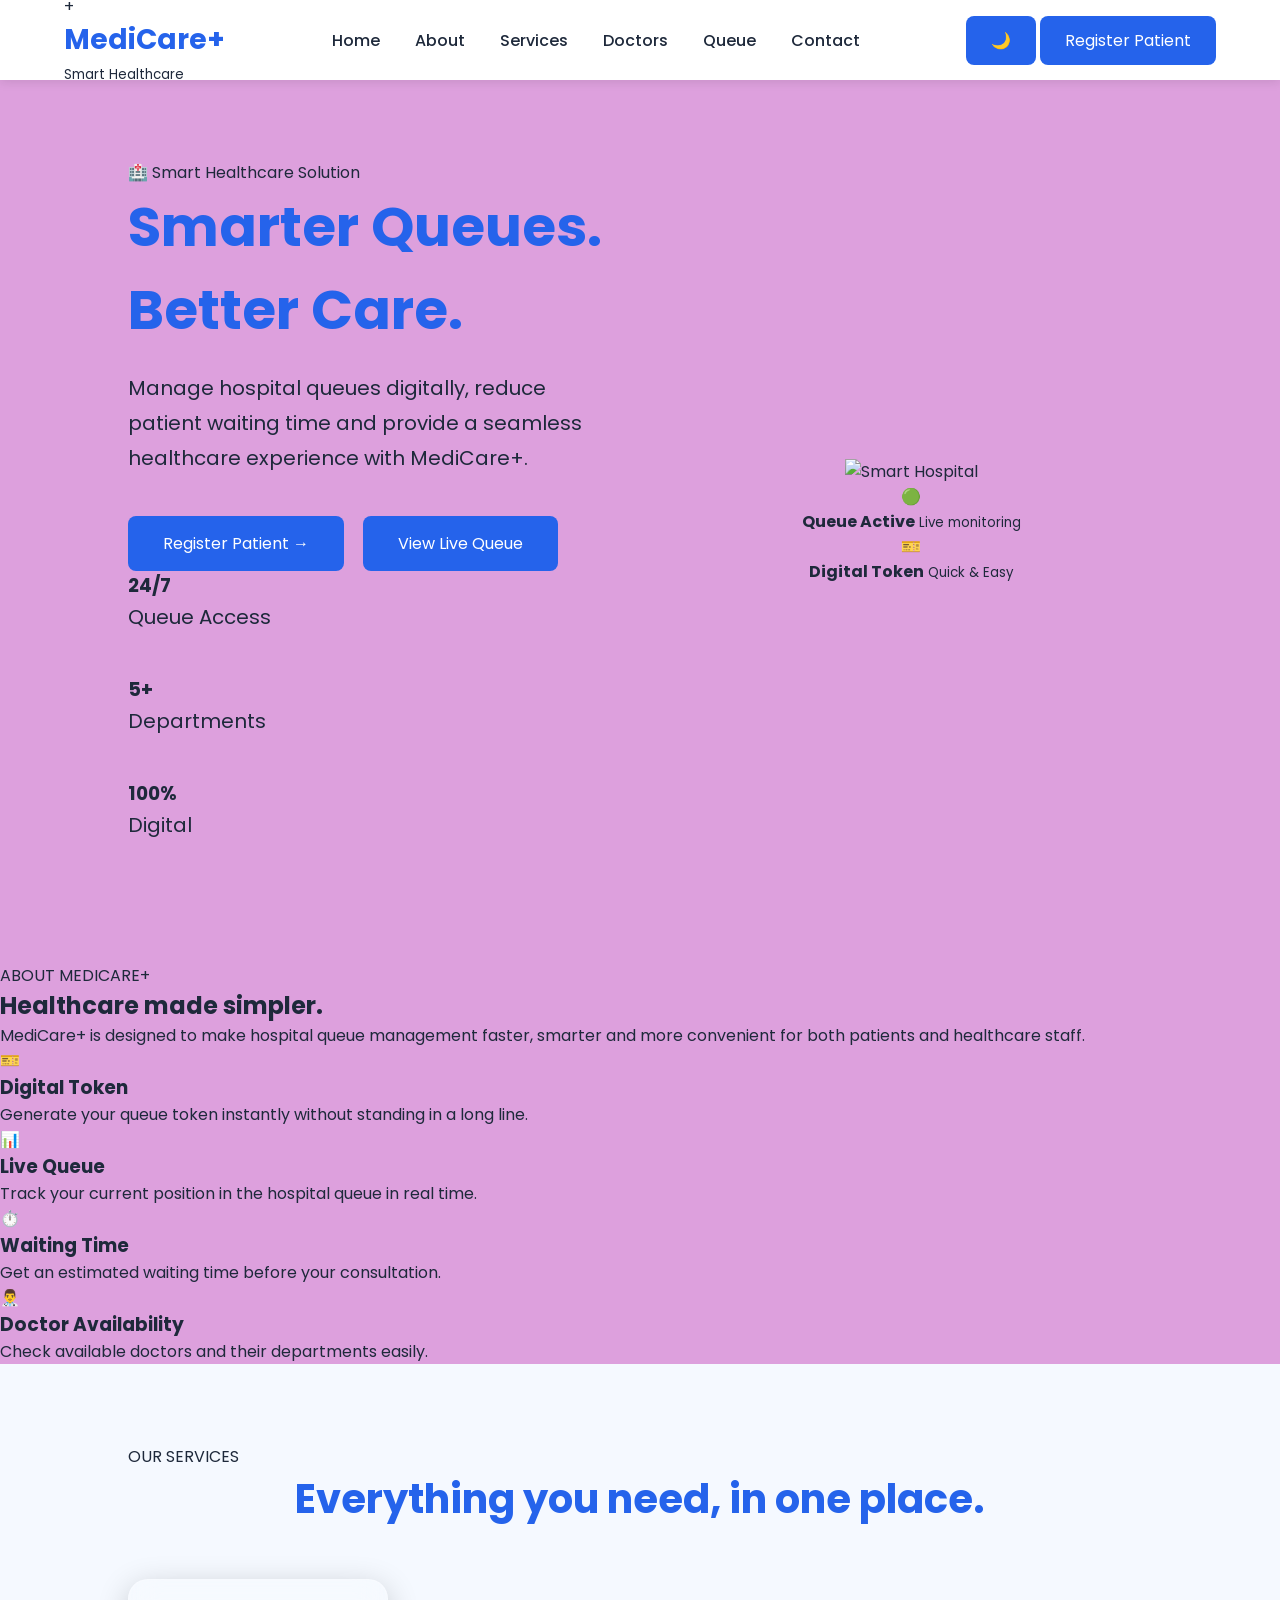
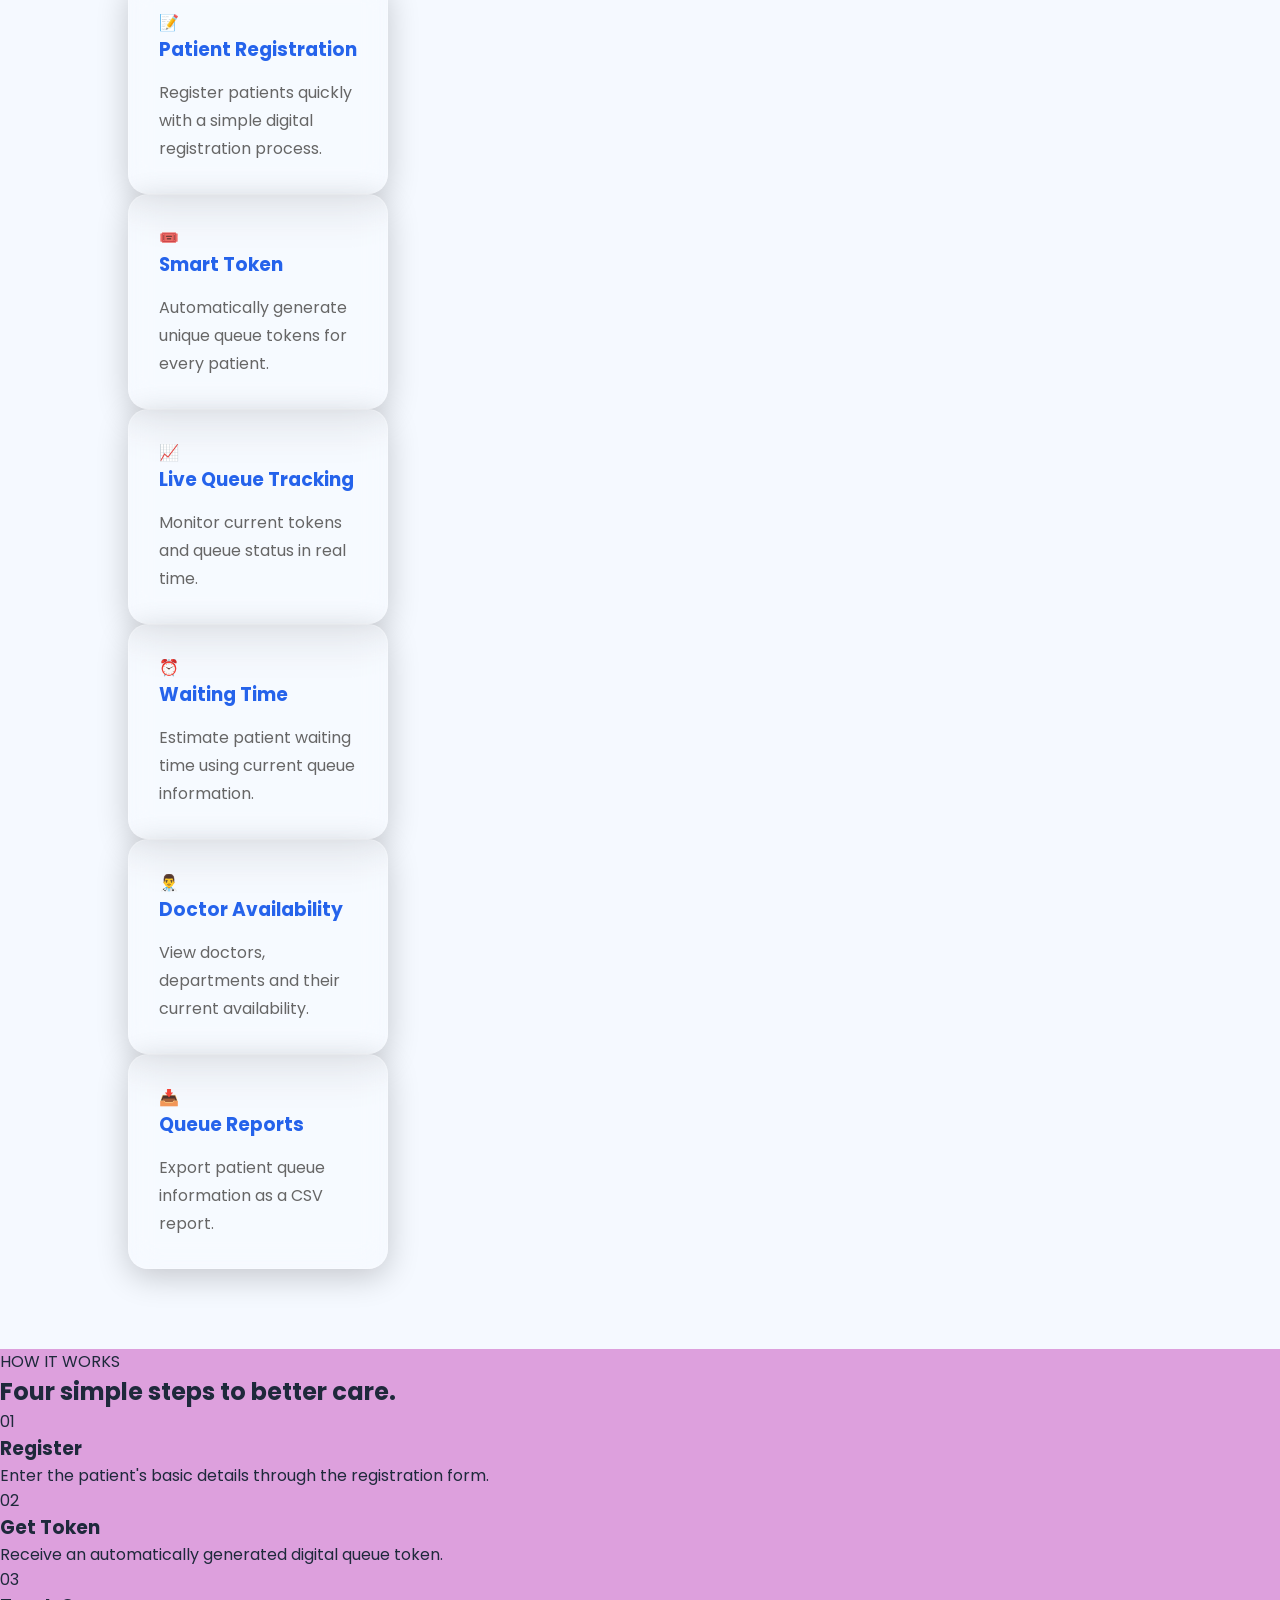
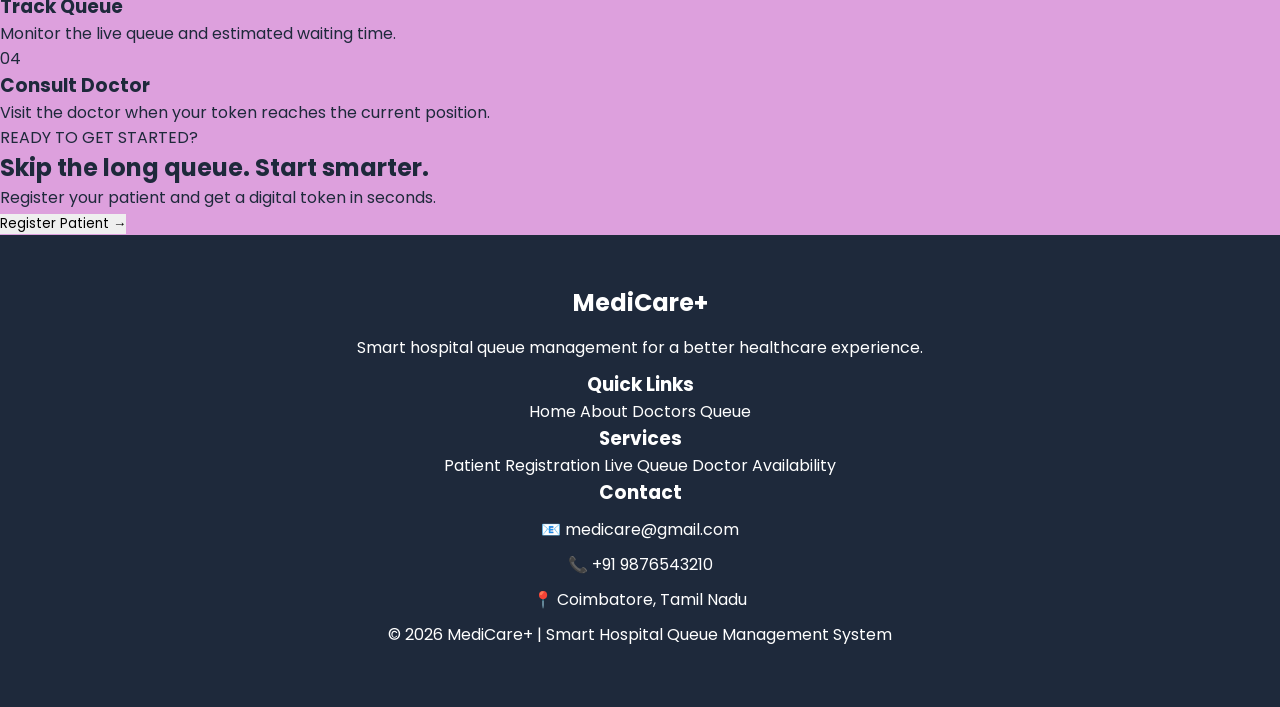
==== index.html @ 4d16ec3a "Initial commit - MediCare+ Smart Hospital Queue Management System" ====
<!DOCTYPE html>
<html lang="en">

<head>

    <meta charset="UTF-8">

    <meta name="viewport" content="width=device-width, initial-scale=1.0">

    <title>MediCare+ | Smart Hospital Queue</title>

    <link rel="stylesheet" href="css/style.css">
    <link rel="stylesheet" href="css/responsive.css">
    <link rel="stylesheet" href="css/animation.css">

</head>

<body>

<!-- ================= NAVBAR ================= -->

<header class="navbar">

    <nav>

        <div class="logo">

            <div class="logo-icon">
                +
            </div>

            <div>
                <h2>MediCare<span>+</span></h2>
                <small>Smart Healthcare</small>
            </div>

        </div>


        <ul class="nav-links">

            <li>
                <a href="index.html" class="active">Home</a>
            </li>

            <li>
                <a href="about.html">About</a>
            </li>

            <li>
                <a href="#services">Services</a>
            </li>

            <li>
                <a href="doctor.html">Doctors</a>
            </li>

            <li>
                <a href="dashboard.html">Queue</a>
            </li>

            <li>
                <a href="#contact">Contact</a>
            </li>

        </ul>


        <div class="nav-actions">

            <button id="themeToggle" class="theme-btn">
                🌙
            </button>

            <button
                class="register-btn"
                onclick="window.location.href='register.html'">

                Register Patient

            </button>

        </div>

    </nav>

</header>


<!-- ================= HERO ================= -->

<section id="hero" class="hero">

    <div class="hero-content">

        <span class="hero-badge">
            🏥 Smart Healthcare Solution
        </span>


        <h1>

            Smarter Queues.
            <span>Better Care.</span>

        </h1>


        <p>

            Manage hospital queues digitally, reduce patient
            waiting time and provide a seamless healthcare
            experience with MediCare+.

        </p>


        <div class="hero-buttons">

            <button
                class="primary-btn"
                onclick="window.location.href='register.html'">

                Register Patient →

            </button>


            <button
                class="secondary-btn"
                onclick="window.location.href='dashboard.html'">

                View Live Queue

            </button>

        </div>


        <div class="hero-stats">

            <div>

                <h3>24/7</h3>

                <p>Queue Access</p>

            </div>


            <div>

                <h3>5+</h3>

                <p>Departments</p>

            </div>


            <div>

                <h3>100%</h3>

                <p>Digital</p>

            </div>

        </div>

    </div>


    <div class="hero-image">

        <img
            src="assets/hero.png"
            alt="Smart Hospital">

        <div class="floating-card card-one">

            <span>🟢</span>

            <div>
                <strong>Queue Active</strong>
                <small>Live monitoring</small>
            </div>

        </div>


        <div class="floating-card card-two">

            <span>🎫</span>

            <div>
                <strong>Digital Token</strong>
                <small>Quick & Easy</small>
            </div>

        </div>

    </div>

</section>


<!-- ================= ABOUT PREVIEW ================= -->

<section id="about-preview" class="section">

    <div class="section-heading">

        <span>ABOUT MEDICARE+</span>

        <h2>
            Healthcare made
            <span>simpler.</span>
        </h2>

        <p>

            MediCare+ is designed to make hospital queue
            management faster, smarter and more convenient
            for both patients and healthcare staff.

        </p>

    </div>


    <div class="feature-grid">

        <div class="feature-card">

            <div class="feature-icon">
                🎫
            </div>

            <h3>Digital Token</h3>

            <p>
                Generate your queue token instantly
                without standing in a long line.
            </p>

        </div>


        <div class="feature-card">

            <div class="feature-icon">
                📊
            </div>

            <h3>Live Queue</h3>

            <p>
                Track your current position in the
                hospital queue in real time.
            </p>

        </div>


        <div class="feature-card">

            <div class="feature-icon">
                ⏱️
            </div>

            <h3>Waiting Time</h3>

            <p>
                Get an estimated waiting time before
                your consultation.
            </p>

        </div>


        <div class="feature-card">

            <div class="feature-icon">
                👨‍⚕️
            </div>

            <h3>Doctor Availability</h3>

            <p>
                Check available doctors and their
                departments easily.
            </p>

        </div>

    </div>

</section>


<!-- ================= SERVICES ================= -->

<section id="services" class="section services-section">

    <div class="section-heading">

        <span>OUR SERVICES</span>

        <h2>
            Everything you need,
            <span>in one place.</span>
        </h2>

    </div>


    <div class="service-grid">


        <div class="service-card">

            <div class="service-icon">
                📝
            </div>

            <h3>Patient Registration</h3>

            <p>
                Register patients quickly with a simple
                digital registration process.
            </p>

        </div>


        <div class="service-card">

            <div class="service-icon">
                🎟️
            </div>

            <h3>Smart Token</h3>

            <p>
                Automatically generate unique queue
                tokens for every patient.
            </p>

        </div>


        <div class="service-card">

            <div class="service-icon">
                📈
            </div>

            <h3>Live Queue Tracking</h3>

            <p>
                Monitor current tokens and queue status
                in real time.
            </p>

        </div>


        <div class="service-card">

            <div class="service-icon">
                ⏰
            </div>

            <h3>Waiting Time</h3>

            <p>
                Estimate patient waiting time using
                current queue information.
            </p>

        </div>


        <div class="service-card">

            <div class="service-icon">
                👨‍⚕️
            </div>

            <h3>Doctor Availability</h3>

            <p>
                View doctors, departments and their
                current availability.
            </p>

        </div>


        <div class="service-card">

            <div class="service-icon">
                📥
            </div>

            <h3>Queue Reports</h3>

            <p>
                Export patient queue information as
                a CSV report.
            </p>

        </div>

    </div>

</section>


<!-- ================= HOW IT WORKS ================= -->

<section id="how-it-works" class="section">

    <div class="section-heading">

        <span>HOW IT WORKS</span>

        <h2>
            Four simple steps to
            <span>better care.</span>
        </h2>

    </div>


    <div class="steps-container">


        <div class="work-step">

            <div class="step-number">
                01
            </div>

            <h3>Register</h3>

            <p>
                Enter the patient's basic details
                through the registration form.
            </p>

        </div>


        <div class="work-step">

            <div class="step-number">
                02
            </div>

            <h3>Get Token</h3>

            <p>
                Receive an automatically generated
                digital queue token.
            </p>

        </div>


        <div class="work-step">

            <div class="step-number">
                03
            </div>

            <h3>Track Queue</h3>

            <p>
                Monitor the live queue and estimated
                waiting time.
            </p>

        </div>


        <div class="work-step">

            <div class="step-number">
                04
            </div>

            <h3>Consult Doctor</h3>

            <p>
                Visit the doctor when your token
                reaches the current position.
            </p>

        </div>

    </div>

</section>


<!-- ================= CTA ================= -->

<section class="cta-section">

    <div>

        <span>READY TO GET STARTED?</span>

        <h2>
            Skip the long queue.
            Start smarter.
        </h2>

        <p>
            Register your patient and get a digital
            token in seconds.
        </p>

    </div>


    <button
        class="primary-btn"
        onclick="window.location.href='register.html'">

        Register Patient →

    </button>

</section>


<!-- ================= FOOTER ================= -->

<footer id="contact">

    <div class="footer-container">


        <div class="footer-brand">

            <h2>
                MediCare<span>+</span>
            </h2>

            <p>
                Smart hospital queue management
                for a better healthcare experience.
            </p>

        </div>


        <div>

            <h3>Quick Links</h3>

            <a href="index.html">Home</a>

            <a href="about.html">About</a>

            <a href="doctor.html">Doctors</a>

            <a href="dashboard.html">Queue</a>

        </div>


        <div>

            <h3>Services</h3>

            <a href="register.html">
                Patient Registration
            </a>

            <a href="dashboard.html">
                Live Queue
            </a>

            <a href="doctor.html">
                Doctor Availability
            </a>

        </div>


        <div>

            <h3>Contact</h3>

            <p>📧 medicare@gmail.com</p>

            <p>📞 +91 9876543210</p>

            <p>📍 Coimbatore, Tamil Nadu</p>

        </div>


    </div>


    <div class="footer-bottom">

        <p>
            © 2026 MediCare+ | Smart Hospital Queue Management System
        </p>

    </div>

</footer>


<div id="toast"></div>


<script src="js/script.js"></script>

</body>

</html>
---- css/style.css ----
/* Google Font */
@import url('https://fonts.googleapis.com/css2?family=Poppins:wght@300;400;500;600;700&display=swap');
/* Reset */
*{
    margin:0;
    padding:0;
    box-sizing:border-box;
    font-family:'Poppins',sans-serif;
}
/* Smooth Scroll */
html{
    scroll-behavior:smooth;
}
/* Body */
body{
    background: plum;
    color:#1e293b;
}
/* Remove underline */
a{
    text-decoration:none;
    color:inherit;
}
/* Remove bullets */
ul{
    list-style:none;
}
button{
    cursor:pointer;
    border:none;
}
/* =======================
   NAVBAR
========================== */
header{
    background:white;
    box-shadow:0 2px 10px rgba(0,0,0,.1);
    position:sticky;
    top:0;
    z-index:1000;
}
nav{
    width:90%;
    margin:auto;
    height:80px;
    display:flex;
    justify-content:space-between;
    align-items:center;
}
.logo h2{
    color:#2563eb;
    font-size:28px;
}
nav ul{
    display:flex;
    gap:35px;
}
nav ul li a{
    font-weight:500;
    transition:.3s;
}
nav ul li a:hover{
    color:#2563eb;
}
nav button{
    background:#2563eb;
    color:white;
    padding:12px 25px;
    border-radius:8px;
    font-size:16px;
    transition:.3s;
}
nav button:hover{
    background:#1d4ed8;
}
/* =======================
   HERO
========================== */
#hero{
    min-height:90vh;
    display:flex;
    justify-content:space-between;
    align-items:center;
    padding:80px 10%;
    gap:60px;
}
.hero-content{
    flex:1;
}
.hero-content h1{
    font-size:55px;
    color:#2563eb;
    margin-bottom:20px;
}
.hero-content p{
    font-size:20px;
    line-height:35px;
    margin-bottom:40px;
}
.hero-content button{
    padding:15px 35px;
    margin-right:15px;
    border:none;
    border-radius:8px;
    background:#2563eb;
    color:white;
    font-size:16px;
    cursor:pointer;
}
.hero-image{
    flex:1;
    text-align:center;
}
.hero-image img{
    width:420px;
    max-width:100%;
}
.hero-image{
    flex:1;
    text-align:center;
}
.hero-image img{
    width:420px;
    max-width:100%;
}
/*=========================
      ABOUT SECTION
=========================*/
#about{
    padding:80px 10%;
    text-align:center;
    background:white;
}
#about h2{
    font-size:40px;
    color:#2563eb;
    margin-bottom:25px;
}
#about p{
    font-size:18px;
    line-height:35px;
    color:#555;
    max-width:900px;
    margin:auto;
}
/*=========================
      SERVICES
=========================*/
#services{
    padding:80px 10%;
    background:#f5f9ff;
}
#services h2{
    text-align:center;
    font-size:40px;
    color:#2563eb;
    margin-bottom:50px;
}
.service-card{
    width:260px;
    padding:30px;
    border-radius:20px;
    background:rgba(255,255,255,0.15);
    backdrop-filter:blur(15px);
    -webkit-backdrop-filter:blur(15px);
    border:1px solid rgba(255,255,255,.2);
    box-shadow:0 8px 32px rgba(0,0,0,.2);
    transition:.4s;
}
.service-card:hover{
    transform:translateY(-10px);
}
.service-card h3{
    margin-bottom:15px;
    color:#2563eb;
}
.service-card p{
    color:#666;
    line-height:28px;
}
.services-container{
    display:flex;
    justify-content:center;
    gap:30px;
    flex-wrap:wrap;
}
/*=========================
      WHY CHOOSE US
=========================*/
#why{
    padding:80px 10%;
    background:white;
}
#why h2{
    text-align:center;
    font-size:40px;
    color:#2563eb;
    margin-bottom:50px;
}
.why-container{
    display:flex;
    justify-content:center;
    gap:30px;
    flex-wrap:wrap;
}
.why-card{
    width:260px;
    padding:30px;
    border-radius:20px;
    background:rgba(255,255,255,.15);
    backdrop-filter:blur(15px);
    border:1px solid rgba(255,255,255,.2);
    transition:.4s;
}
.why-card:hover{
    transform:translateY(-10px);
    background:#2563eb;
    color:white;
}
.why-card h3{
    margin-bottom:15px;
}
.why-card p{
    line-height:28px;
}
/*=========================
      HOW IT WORKS
=========================*/
#queue{
    padding:80px 10%;
    background:#f5f9ff;
}
#queue h2{
    text-align:center;
    font-size:40px;
    color:#2563eb;
    margin-bottom:50px;
}
.steps{
    display:flex;
    justify-content:center;
    gap:30px;
    flex-wrap:wrap;
}
.step{
    width:220px;
    padding:30px;
    border-radius:20px;
    background:rgba(255,255,255,.15);
    backdrop-filter:blur(15px);
    border:1px solid rgba(255,255,255,.2);
}
.step h3{
    width:60px;
    height:60px;
    margin:auto;
    margin-bottom:20px;
    border-radius:50%;
    background:#2563eb;
    color:white;
    display:flex;
    justify-content:center;
    align-items:center;
    font-size:25px;
}
/*=========================
      FOOTER
=========================*/
footer{
    background:#1e293b;
    color:white;
    text-align:center;
    padding:50px;
}
footer h2{
    margin-bottom:15px;
}
footer p{
    margin:10px 0;
}
footer hr{
    margin:30px auto;
    width:300px;
}
/*=========================
   REGISTRATION PAGE
=========================*/
.register-container{
    width:450px;
    margin:60px auto;
    background:white;
    padding:40px;
    border-radius:12px;
    box-shadow:0 5px 20px rgba(0,0,0,.1);
}
.register-container h1{
    text-align:center;
    color:#2563eb;
    margin-bottom:30px;
}
.register-container input,
.register-container select{
    width:100%;
    padding:15px;
    margin-bottom:20px;
    border:1px solid #ccc;
    border-radius:8px;
    font-size:16px;
}
.register-container button{
    width:100%;
    padding:15px;
    background:#2563eb;
    color:white;
    border-radius:8px;
    font-size:18px;
}
#result{
    margin-top:20px;
    text-align:center;
    font-size:22px;
    font-weight:bold;
    color:green;

}
/*=========================
      DASHBOARD
=========================*/
.dashboard{
    width:90%;
    margin:50px auto;
}
.dashboard h1{
    text-align:center;
    color:#2563eb;
    margin-bottom:30px;
}
table{
    width:100%;
    border-collapse:collapse;
    background:white;
    box-shadow:0 5px 15px rgba(0,0,0,.1);
}
table th{
    background:#2563eb;
    color:white;
    padding:15px;
}
table td{
    padding:15px;
    text-align:center;
    border-bottom:1px solid #ddd;
}
table tr:hover{
    background:#f5f9ff;
}
/*========================
      DOCTOR PANEL
=========================*/
.doctor-panel{
    width:90%;
    margin:50px auto;
}
.doctor-panel h1{
    text-align:center;
    color:#2563eb;
    margin-bottom:30px;
}
.doctor-panel button{
    background:#10b981;
    color:white;
    padding:10px 18px;
    border-radius:8px;
}
.doctor-panel button:hover{
    background:#059669;
}
/*========================
    DOCTOR CONTROL
=========================*/
.doctor-controls{
    display:flex;
    justify-content:space-between;
    align-items:center;
    margin-bottom:30px;
}
.doctor-controls h2{
    color:#2563eb;
}
.doctor-controls button{
    background:#2563eb;
    color:white;
    padding:12px 20px;
    border-radius:8px;
}
/*=========================
    DASHBOARD CARDS
=========================*/
.dashboard-cards{
    display:flex;
    justify-content:space-between;
    gap:20px;
    margin-bottom:40px;
    flex-wrap:wrap;
}
.card{
    flex:1;
    min-width:220px;
    background:white;
    padding:30px;
    border-radius:12px;
    text-align:center;
    box-shadow:0 5px 15px rgba(0,0,0,.1);
    transition:.3s;
}
.card:hover{
    transform:translateY(-8px);
}
.card h3{
    color:#666;
    margin-bottom:15px;
}
.card h2{
    color:#2563eb;
    font-size:35px;
}
/*=========================
    SEARCH & FILTER
=========================*/
.controls{
    display:flex;
    justify-content:space-between;
    gap:20px;
    margin-bottom:30px;
    flex-wrap:wrap;
}
.controls input{
    flex:1;
    min-width:250px;
    padding:15px;
    border:1px solid #ccc;
    border-radius:8px;
    font-size:16px;
}
.controls select{
    width:250px;
    padding:15px;
    border:1px solid #ccc;
    border-radius:8px;
    font-size:16px;
}
/*=========================
      TOP ACTIONS
=========================*/
.top-actions{
    display:flex;
    justify-content:flex-end;
    gap:15px;
    margin-bottom:25px;
}
.top-actions button{
    padding:12px 20px;
    border:none;
    border-radius:8px;
    background:#2563eb;
    color:white;
    font-size:15px;
    cursor:pointer;
}
.top-actions button:hover{
    background:#1d4ed8;
}
#clock{
    text-align:center;
    font-size:18px;
    color:#666;
    margin-bottom:20px;
}
#toast{
    position:fixed;
    bottom:20px;
    right:20px;
    background:#10b981;
    color:white;
    padding:15px 25px;
    border-radius:8px;
    display:none;
}
@media(max-width:768px){
    nav{
        flex-direction:column;
        height:auto;
        padding:20px;
    }
    nav ul{
        flex-direction:column;
        text-align:center;
        gap:15px;
    }
    #hero{
        flex-direction:column;
        text-align:center;
    }
    .hero-left,
    .hero-right{
        width:100%;
    }
    .hero-left h1{
        font-size:38px;
    }
    .dashboard-cards{
        flex-direction:column;
    }
    .controls{
        flex-direction:column;
    }
    table{
        font-size:14px;
    }
}
/*=========================
      DARK MODE
=========================*/
.dark{
    background:#0f172a;
    color:white;
}
.dark header{
    background:#1e293b;
}
.dark nav{
    background:#1e293b;
}
.dark nav ul li a{
    color:white;
}
.dark .logo h2{
    color:#60a5fa;
}
.dark #hero{
    background:#0f172a;
}
.dark .hero-content h1{
    color:#60a5fa;
}
.dark .hero-content p{
    color:#e2e8f0;
}
.dark #about{
    background:#1e293b;
}
.dark #services{
    background:#0f172a;
}
.dark .service-card{
    background:#334155;
}
.dark .why-card{
    background:#334155;
}
.dark .step{
    background:#334155;
}
.dark footer{
    background:#1e293b;
}
.dark p{
    color:#e2e8f0;
}
.dark h2{
    color:#60a5fa;
}
.dark table th{
    background:#1d4ed8;
}
.dark .register-container{
    background:#334155;
}
.dark .register-container input,
.dark .register-container select{
    background:#475569;
    color:white;
    border:none;
}
.dark .register-container input::placeholder{
    color:#cbd5e1;
}
/* Dashboard Table Dark Mode */
.dark table{
    background:#334155;
    color:white;
}
.dark table th{
    background:#2563eb;
    color:white;
}
.dark table td{
    background:#334155;
    color:white;
    border-bottom:1px solid #475569;
}
.dark table tr:hover td{
    background:#475569;
}
/*=========================
      THEME CONTAINER
=========================*/
.theme-container{
    display:flex;
    align-items:center;
    gap:10px;
}
.theme-container span{
    font-size:22px;
    transition:0.3s;
}
#sun{
    opacity:1;
}
#moon{
    opacity:0.4;
}
.dark #sun{
    opacity:0.4;
}
.dark #moon{
    opacity:1;
}
/*=========================
      THEME TOGGLE
=========================*/
.theme-toggle{
    margin-right:20px;
}
.theme-toggle input{
    display:none;
}
.toggle-label{
    width:70px;
    height:35px;
    background:#d1d5db;
    border-radius:50px;
    display:flex;
    align-items:center;
    position:relative;
    cursor:pointer;
    transition:.3s;
}
.toggle-ball{
    width:29px;
    height:29px;
    background:white;
    border-radius:50%;
    display:flex;
    justify-content:center;
    align-items:center;
    position:absolute;
    left:3px;
    transition:.3s;
    font-size:18px;
}
#themeToggle:checked + .toggle-label{
    background:#2563eb;
}
#themeToggle:checked + .toggle-label .toggle-ball{
    left:38px;
}
/* ===== FORCE HOME PAGE DARK MODE ===== */
body.dark #services,
body.dark #why,
body.dark #queue{
    background:#0f172a !important;
}
body.dark #services h2,
body.dark #why h2,
body.dark #queue h2{
    color:#60a5fa !important;
}
body.dark .service-card,
body.dark .why-card,
body.dark .step{
    background:#334155 !important;
    color:#ffffff !important;
    box-shadow:0 5px 15px rgba(0,0,0,.4);
}
body.dark .service-card h3,
body.dark .why-card h3,
body.dark .step h3{
    color:#60a5fa !important;
}
body.dark .service-card p,
body.dark .why-card p,
body.dark .step p{
    color:#e2e8f0 !important;
}
/* ===== ABOUT SECTION DARK MODE ===== */
body.dark #about p{
    color: #e2e8f0 !important;
}
body.dark #about h2{
    color: #60a5fa !important;
}
/* =========================================
   DARK MODE - HOME PAGE
========================================= */
/* Body */
body.dark{
    background:#0f172a;
    color:#ffffff;
}
/* Navbar */
body.dark header{
    background:#1e293b;
}
body.dark nav ul li a{
    color:white;
}
body.dark .logo h2{
    color:#60a5fa;
}
/* Hero */
body.dark #hero{
    background:#0f172a;
}
body.dark .hero-content h1{
    color:#60a5fa;
}
body.dark .hero-content p{
    color:#e2e8f0;
}
/* About */
body.dark #about{
    background:#1e293b;
}
body.dark #about h2{
    color:#60a5fa;
}
body.dark #about p{
    color:#e2e8f0;
}
/* Services */
body.dark #services{
    background:#0f172a;
}
body.dark #services h2{
    color:#60a5fa;
}
body.dark .service-card{
    background:#334155;
    color:white;
    box-shadow:0 8px 20px rgba(0,0,0,.4);
}
body.dark .service-card h3{
    color:#60a5fa;
}
body.dark .service-card p{
    color:#e2e8f0;
}
/* Why Choose Us */
body.dark #why{
    background:#1e293b;
}
body.dark #why h2{
    color:#60a5fa;
}
body.dark .why-card{
    background:#334155;
    color:white;
}
body.dark .why-card h3{
    color:#60a5fa;
}
body.dark .why-card p{
    color:#e2e8f0;
}
/* How It Works */
body.dark #queue{
    background:#0f172a;
}
body.dark #queue h2{
    color:#60a5fa;
}
body.dark .step{
    background:#334155;
    color:white;
}
body.dark .step h3{
    color:white;
}
body.dark .step p{
    color:#e2e8f0;
}
/* Footer */
body.dark footer{
    background:#1e293b;
    color:white;
}
body.dark footer h2{
    color:#60a5fa;
}
body.dark footer p{
    color:#e2e8f0;
}
/* Buttons */
body.dark button{
    background:#2563eb;
    color:white;
}
body.dark button:hover{
    background:#1d4ed8;
}
/* Inputs (Future Pages) */
body.dark input,
body.dark select,
body.dark textarea{
    background:#334155;
    color:white;
    border:1px solid #475569;
}
body.dark input::placeholder{
    color:#cbd5e1;
}
.progress{
    width:100%;
    height:18px;
    background:#dbeafe;
    border-radius:20px;
    overflow:hidden;
    margin-top:20px;
}
#progressBar{
    width:0%;
    height:100%;
    background:#2563eb;
    transition:.5s;
}
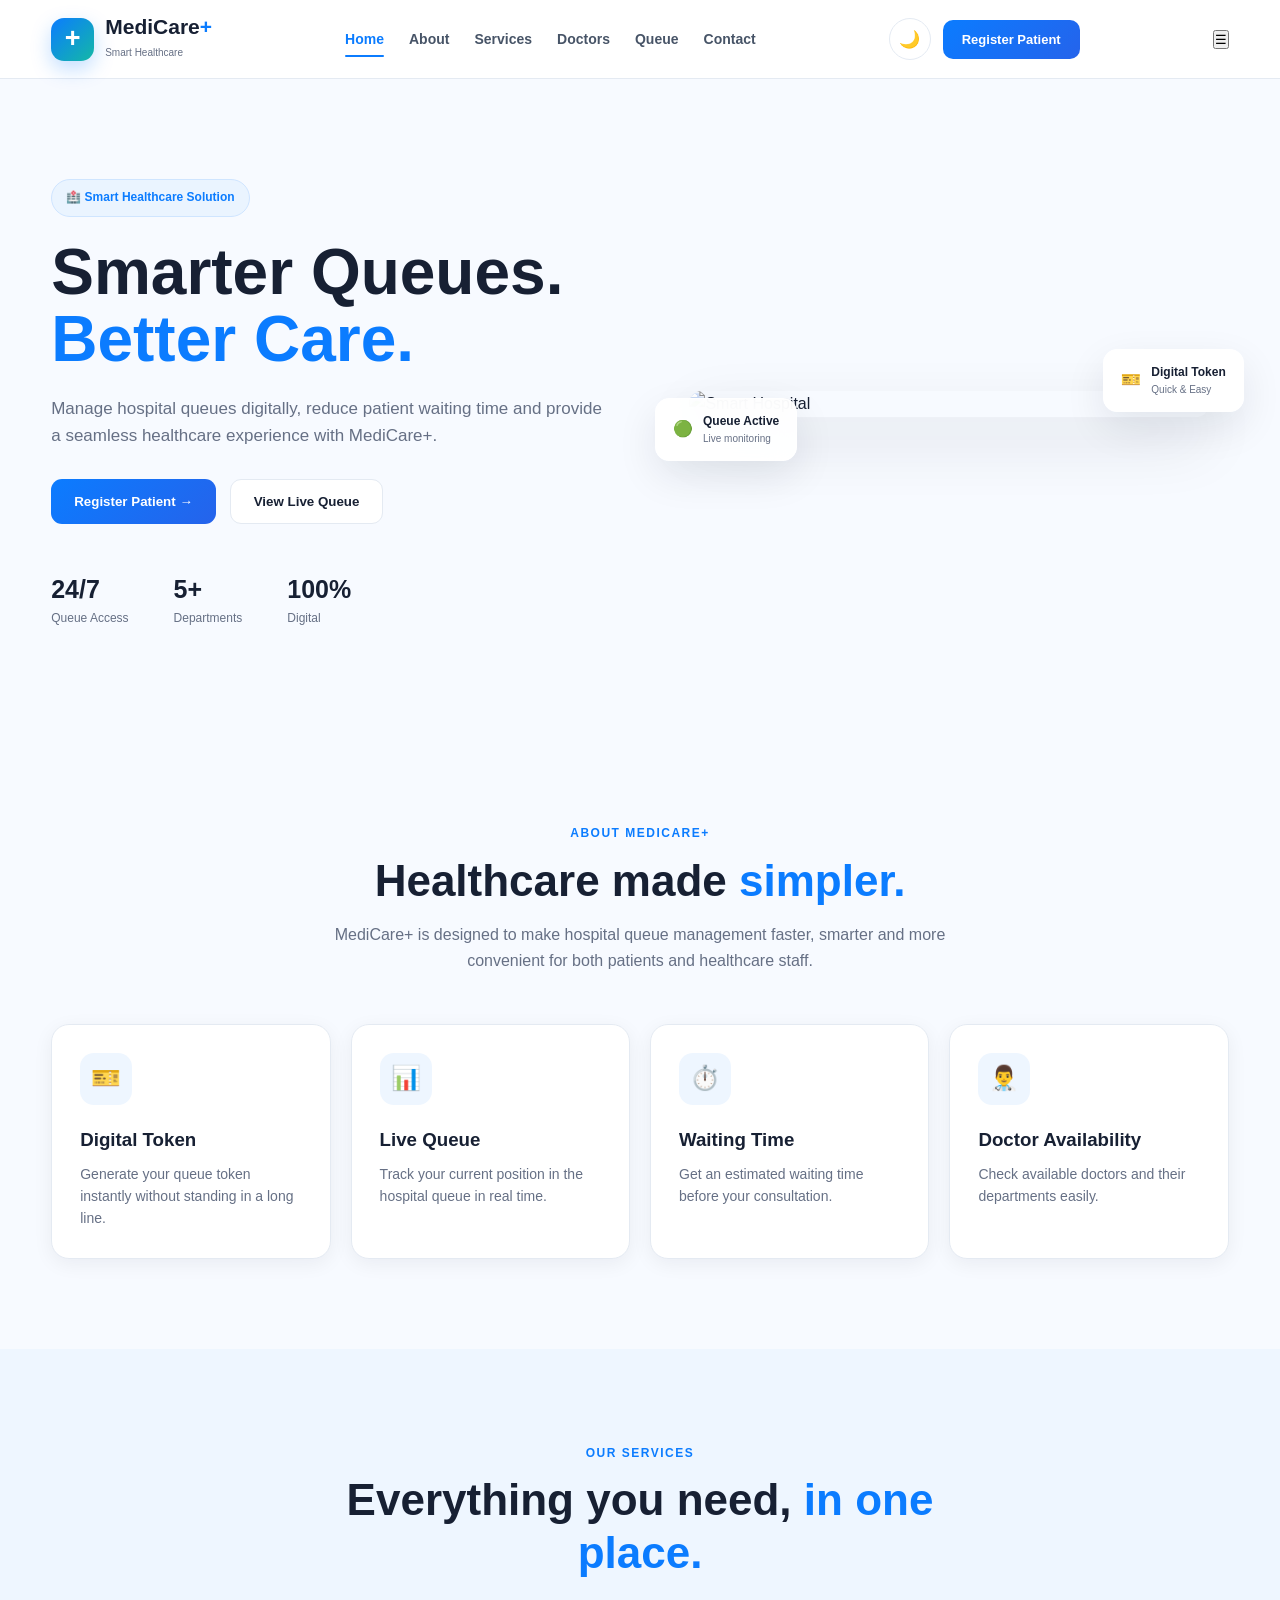
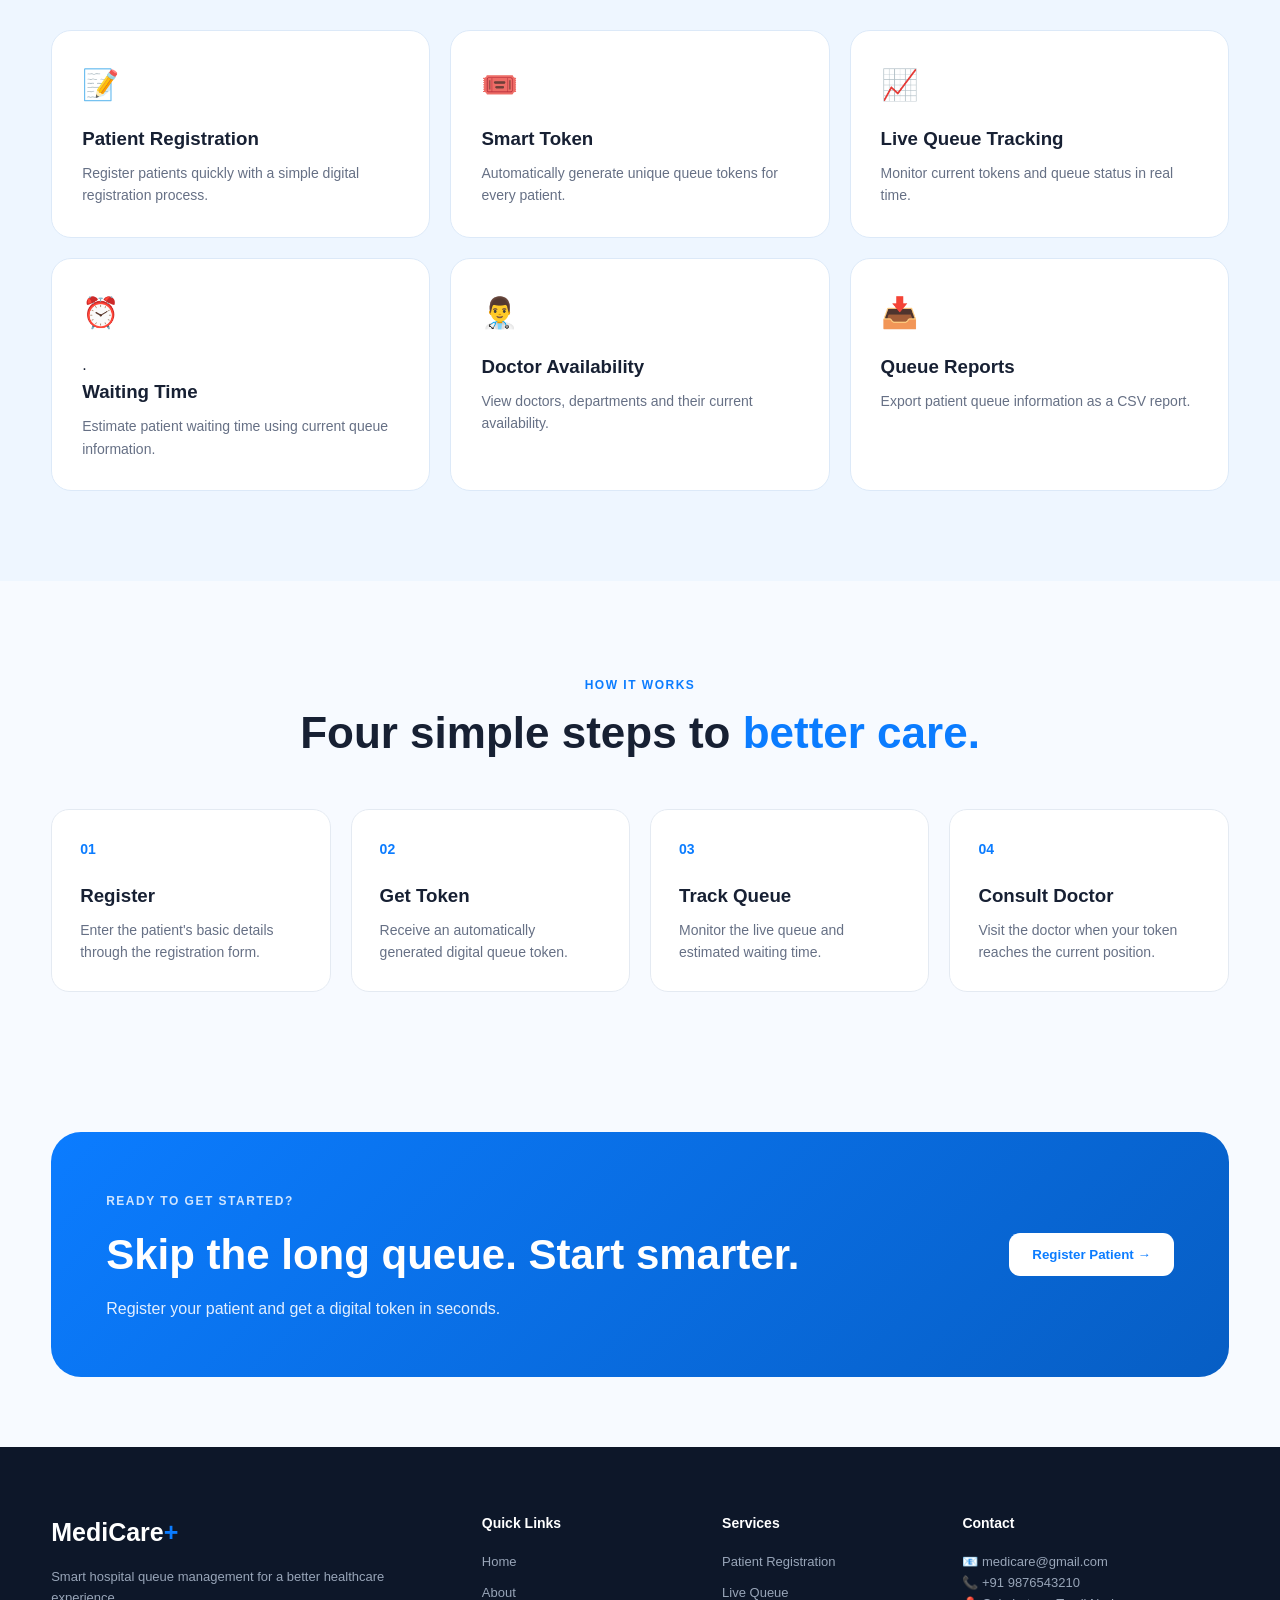
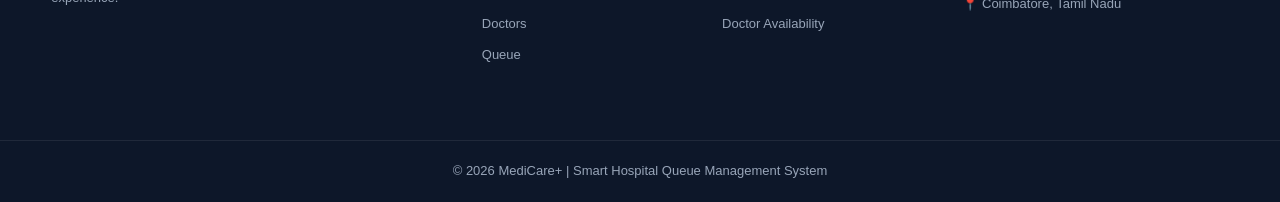
==== commit 03a61ffa: "Added changes in index" ====
--- a/index.html
+++ b/index.html
@@ -370,7 +370,7 @@
             <div class="service-icon">
                 ⏰
             </div>
-
+.
             <h3>Waiting Time</h3>
 
             <p>
--- a/css/style.css
+++ b/css/style.css
@@ -1,836 +1,2373 @@
-/* Google Font */
-@import url('https://fonts.googleapis.com/css2?family=Poppins:wght@300;400;500;600;700&display=swap');
-/* Reset */
-*{
-    margin:0;
-    padding:0;
-    box-sizing:border-box;
-    font-family:'Poppins',sans-serif;
-}
-/* Smooth Scroll */
-html{
-    scroll-behavior:smooth;
-}
-/* Body */
-body{
-    background: plum;
-    color:#1e293b;
-}
-/* Remove underline */
-a{
-    text-decoration:none;
-    color:inherit;
-}
-/* Remove bullets */
-ul{
-    list-style:none;
-}
-button{
-    cursor:pointer;
-    border:none;
-}
-/* =======================
-   NAVBAR
-========================== */
-header{
-    background:white;
-    box-shadow:0 2px 10px rgba(0,0,0,.1);
-    position:sticky;
-    top:0;
-    z-index:1000;
-}
-nav{
-    width:90%;
-    margin:auto;
-    height:80px;
-    display:flex;
-    justify-content:space-between;
-    align-items:center;
-}
-.logo h2{
-    color:#2563eb;
-    font-size:28px;
-}
-nav ul{
-    display:flex;
-    gap:35px;
-}
-nav ul li a{
-    font-weight:500;
-    transition:.3s;
-}
-nav ul li a:hover{
-    color:#2563eb;
-}
-nav button{
-    background:#2563eb;
-    color:white;
-    padding:12px 25px;
-    border-radius:8px;
-    font-size:16px;
-    transition:.3s;
-}
-nav button:hover{
-    background:#1d4ed8;
-}
-/* =======================
-   HERO
-========================== */
-#hero{
-    min-height:90vh;
-    display:flex;
-    justify-content:space-between;
-    align-items:center;
-    padding:80px 10%;
-    gap:60px;
-}
-.hero-content{
-    flex:1;
-}
-.hero-content h1{
-    font-size:55px;
-    color:#2563eb;
-    margin-bottom:20px;
-}
-.hero-content p{
-    font-size:20px;
-    line-height:35px;
-    margin-bottom:40px;
-}
-.hero-content button{
-    padding:15px 35px;
-    margin-right:15px;
-    border:none;
-    border-radius:8px;
-    background:#2563eb;
-    color:white;
-    font-size:16px;
-    cursor:pointer;
-}
-.hero-image{
-    flex:1;
-    text-align:center;
-}
-.hero-image img{
-    width:420px;
-    max-width:100%;
-}
-.hero-image{
-    flex:1;
-    text-align:center;
-}
-.hero-image img{
-    width:420px;
-    max-width:100%;
-}
-/*=========================
-      ABOUT SECTION
-=========================*/
-#about{
-    padding:80px 10%;
-    text-align:center;
-    background:white;
-}
-#about h2{
-    font-size:40px;
-    color:#2563eb;
-    margin-bottom:25px;
-}
-#about p{
-    font-size:18px;
-    line-height:35px;
-    color:#555;
-    max-width:900px;
-    margin:auto;
-}
-/*=========================
-      SERVICES
-=========================*/
-#services{
-    padding:80px 10%;
-    background:#f5f9ff;
-}
-#services h2{
-    text-align:center;
-    font-size:40px;
-    color:#2563eb;
-    margin-bottom:50px;
-}
-.service-card{
-    width:260px;
-    padding:30px;
-    border-radius:20px;
-    background:rgba(255,255,255,0.15);
-    backdrop-filter:blur(15px);
-    -webkit-backdrop-filter:blur(15px);
-    border:1px solid rgba(255,255,255,.2);
-    box-shadow:0 8px 32px rgba(0,0,0,.2);
-    transition:.4s;
-}
-.service-card:hover{
-    transform:translateY(-10px);
-}
-.service-card h3{
-    margin-bottom:15px;
-    color:#2563eb;
-}
-.service-card p{
-    color:#666;
-    line-height:28px;
-}
-.services-container{
-    display:flex;
-    justify-content:center;
-    gap:30px;
-    flex-wrap:wrap;
-}
-/*=========================
-      WHY CHOOSE US
-=========================*/
-#why{
-    padding:80px 10%;
-    background:white;
-}
-#why h2{
-    text-align:center;
-    font-size:40px;
-    color:#2563eb;
-    margin-bottom:50px;
-}
-.why-container{
-    display:flex;
-    justify-content:center;
-    gap:30px;
-    flex-wrap:wrap;
-}
-.why-card{
-    width:260px;
-    padding:30px;
-    border-radius:20px;
-    background:rgba(255,255,255,.15);
-    backdrop-filter:blur(15px);
-    border:1px solid rgba(255,255,255,.2);
-    transition:.4s;
-}
-.why-card:hover{
-    transform:translateY(-10px);
-    background:#2563eb;
-    color:white;
-}
-.why-card h3{
-    margin-bottom:15px;
-}
-.why-card p{
-    line-height:28px;
-}
-/*=========================
-      HOW IT WORKS
-=========================*/
-#queue{
-    padding:80px 10%;
-    background:#f5f9ff;
-}
-#queue h2{
-    text-align:center;
-    font-size:40px;
-    color:#2563eb;
-    margin-bottom:50px;
-}
-.steps{
-    display:flex;
-    justify-content:center;
-    gap:30px;
-    flex-wrap:wrap;
-}
-.step{
-    width:220px;
-    padding:30px;
-    border-radius:20px;
-    background:rgba(255,255,255,.15);
-    backdrop-filter:blur(15px);
-    border:1px solid rgba(255,255,255,.2);
-}
-.step h3{
-    width:60px;
-    height:60px;
-    margin:auto;
-    margin-bottom:20px;
-    border-radius:50%;
-    background:#2563eb;
-    color:white;
-    display:flex;
-    justify-content:center;
-    align-items:center;
-    font-size:25px;
-}
-/*=========================
-      FOOTER
-=========================*/
-footer{
-    background:#1e293b;
-    color:white;
-    text-align:center;
-    padding:50px;
-}
-footer h2{
-    margin-bottom:15px;
-}
-footer p{
-    margin:10px 0;
-}
-footer hr{
-    margin:30px auto;
-    width:300px;
-}
-/*=========================
-   REGISTRATION PAGE
-=========================*/
-.register-container{
-    width:450px;
-    margin:60px auto;
-    background:white;
-    padding:40px;
-    border-radius:12px;
-    box-shadow:0 5px 20px rgba(0,0,0,.1);
-}
-.register-container h1{
-    text-align:center;
-    color:#2563eb;
-    margin-bottom:30px;
-}
-.register-container input,
-.register-container select{
-    width:100%;
-    padding:15px;
-    margin-bottom:20px;
-    border:1px solid #ccc;
-    border-radius:8px;
-    font-size:16px;
-}
-.register-container button{
-    width:100%;
-    padding:15px;
-    background:#2563eb;
-    color:white;
-    border-radius:8px;
-    font-size:18px;
-}
-#result{
-    margin-top:20px;
-    text-align:center;
-    font-size:22px;
-    font-weight:bold;
-    color:green;
-
-}
-/*=========================
-      DASHBOARD
-=========================*/
-.dashboard{
-    width:90%;
-    margin:50px auto;
-}
-.dashboard h1{
-    text-align:center;
-    color:#2563eb;
-    margin-bottom:30px;
-}
-table{
-    width:100%;
-    border-collapse:collapse;
-    background:white;
-    box-shadow:0 5px 15px rgba(0,0,0,.1);
-}
-table th{
-    background:#2563eb;
-    color:white;
-    padding:15px;
-}
-table td{
-    padding:15px;
-    text-align:center;
-    border-bottom:1px solid #ddd;
-}
-table tr:hover{
-    background:#f5f9ff;
-}
-/*========================
-      DOCTOR PANEL
-=========================*/
-.doctor-panel{
-    width:90%;
-    margin:50px auto;
-}
-.doctor-panel h1{
-    text-align:center;
-    color:#2563eb;
-    margin-bottom:30px;
-}
-.doctor-panel button{
-    background:#10b981;
-    color:white;
-    padding:10px 18px;
-    border-radius:8px;
-}
-.doctor-panel button:hover{
-    background:#059669;
-}
-/*========================
-    DOCTOR CONTROL
-=========================*/
-.doctor-controls{
-    display:flex;
-    justify-content:space-between;
-    align-items:center;
-    margin-bottom:30px;
-}
-.doctor-controls h2{
-    color:#2563eb;
-}
-.doctor-controls button{
-    background:#2563eb;
-    color:white;
-    padding:12px 20px;
-    border-radius:8px;
-}
-/*=========================
-    DASHBOARD CARDS
-=========================*/
-.dashboard-cards{
-    display:flex;
-    justify-content:space-between;
-    gap:20px;
-    margin-bottom:40px;
-    flex-wrap:wrap;
-}
-.card{
-    flex:1;
-    min-width:220px;
-    background:white;
-    padding:30px;
-    border-radius:12px;
-    text-align:center;
-    box-shadow:0 5px 15px rgba(0,0,0,.1);
-    transition:.3s;
-}
-.card:hover{
-    transform:translateY(-8px);
-}
-.card h3{
-    color:#666;
-    margin-bottom:15px;
-}
-.card h2{
-    color:#2563eb;
-    font-size:35px;
-}
-/*=========================
-    SEARCH & FILTER
-=========================*/
-.controls{
-    display:flex;
-    justify-content:space-between;
-    gap:20px;
-    margin-bottom:30px;
-    flex-wrap:wrap;
-}
-.controls input{
-    flex:1;
-    min-width:250px;
-    padding:15px;
-    border:1px solid #ccc;
-    border-radius:8px;
-    font-size:16px;
-}
-.controls select{
-    width:250px;
-    padding:15px;
-    border:1px solid #ccc;
-    border-radius:8px;
-    font-size:16px;
-}
-/*=========================
-      TOP ACTIONS
-=========================*/
-.top-actions{
-    display:flex;
-    justify-content:flex-end;
-    gap:15px;
-    margin-bottom:25px;
-}
-.top-actions button{
-    padding:12px 20px;
-    border:none;
-    border-radius:8px;
-    background:#2563eb;
-    color:white;
-    font-size:15px;
-    cursor:pointer;
-}
-.top-actions button:hover{
-    background:#1d4ed8;
-}
-#clock{
-    text-align:center;
-    font-size:18px;
-    color:#666;
-    margin-bottom:20px;
-}
-#toast{
-    position:fixed;
-    bottom:20px;
-    right:20px;
-    background:#10b981;
-    color:white;
-    padding:15px 25px;
-    border-radius:8px;
-    display:none;
-}
-@media(max-width:768px){
-    nav{
-        flex-direction:column;
-        height:auto;
-        padding:20px;
-    }
-    nav ul{
-        flex-direction:column;
-        text-align:center;
-        gap:15px;
-    }
-    #hero{
-        flex-direction:column;
-        text-align:center;
-    }
-    .hero-left,
-    .hero-right{
-        width:100%;
-    }
-    .hero-left h1{
-        font-size:38px;
-    }
-    .dashboard-cards{
-        flex-direction:column;
-    }
-    .controls{
-        flex-direction:column;
-    }
-    table{
-        font-size:14px;
-    }
-}
-/*=========================
-      DARK MODE
-=========================*/
-.dark{
-    background:#0f172a;
-    color:white;
-}
-.dark header{
-    background:#1e293b;
-}
-.dark nav{
-    background:#1e293b;
-}
-.dark nav ul li a{
-    color:white;
-}
-.dark .logo h2{
-    color:#60a5fa;
-}
-.dark #hero{
-    background:#0f172a;
-}
-.dark .hero-content h1{
-    color:#60a5fa;
-}
-.dark .hero-content p{
-    color:#e2e8f0;
-}
-.dark #about{
-    background:#1e293b;
-}
-.dark #services{
-    background:#0f172a;
-}
-.dark .service-card{
-    background:#334155;
-}
-.dark .why-card{
-    background:#334155;
-}
-.dark .step{
-    background:#334155;
-}
-.dark footer{
-    background:#1e293b;
-}
-.dark p{
-    color:#e2e8f0;
-}
-.dark h2{
-    color:#60a5fa;
-}
-.dark table th{
-    background:#1d4ed8;
-}
-.dark .register-container{
-    background:#334155;
-}
-.dark .register-container input,
-.dark .register-container select{
-    background:#475569;
-    color:white;
-    border:none;
-}
-.dark .register-container input::placeholder{
-    color:#cbd5e1;
-}
-/* Dashboard Table Dark Mode */
-.dark table{
-    background:#334155;
-    color:white;
-}
-.dark table th{
-    background:#2563eb;
-    color:white;
-}
-.dark table td{
-    background:#334155;
-    color:white;
-    border-bottom:1px solid #475569;
-}
-.dark table tr:hover td{
-    background:#475569;
-}
-/*=========================
-      THEME CONTAINER
-=========================*/
-.theme-container{
-    display:flex;
-    align-items:center;
-    gap:10px;
-}
-.theme-container span{
-    font-size:22px;
-    transition:0.3s;
-}
-#sun{
-    opacity:1;
-}
-#moon{
-    opacity:0.4;
-}
-.dark #sun{
-    opacity:0.4;
-}
-.dark #moon{
-    opacity:1;
-}
-/*=========================
-      THEME TOGGLE
-=========================*/
-.theme-toggle{
-    margin-right:20px;
-}
-.theme-toggle input{
-    display:none;
-}
-.toggle-label{
-    width:70px;
-    height:35px;
-    background:#d1d5db;
-    border-radius:50px;
-    display:flex;
-    align-items:center;
-    position:relative;
-    cursor:pointer;
-    transition:.3s;
-}
-.toggle-ball{
-    width:29px;
-    height:29px;
-    background:white;
-    border-radius:50%;
-    display:flex;
-    justify-content:center;
-    align-items:center;
-    position:absolute;
-    left:3px;
-    transition:.3s;
-    font-size:18px;
-}
-#themeToggle:checked + .toggle-label{
-    background:#2563eb;
-}
-#themeToggle:checked + .toggle-label .toggle-ball{
-    left:38px;
-}
-/* ===== FORCE HOME PAGE DARK MODE ===== */
-body.dark #services,
-body.dark #why,
-body.dark #queue{
-    background:#0f172a !important;
-}
-body.dark #services h2,
-body.dark #why h2,
-body.dark #queue h2{
-    color:#60a5fa !important;
-}
-body.dark .service-card,
-body.dark .why-card,
-body.dark .step{
-    background:#334155 !important;
-    color:#ffffff !important;
-    box-shadow:0 5px 15px rgba(0,0,0,.4);
-}
-body.dark .service-card h3,
-body.dark .why-card h3,
-body.dark .step h3{
-    color:#60a5fa !important;
-}
-body.dark .service-card p,
-body.dark .why-card p,
-body.dark .step p{
-    color:#e2e8f0 !important;
-}
-/* ===== ABOUT SECTION DARK MODE ===== */
-body.dark #about p{
-    color: #e2e8f0 !important;
-}
-body.dark #about h2{
-    color: #60a5fa !important;
-}
-/* =========================================
-   DARK MODE - HOME PAGE
-========================================= */
-/* Body */
-body.dark{
-    background:#0f172a;
-    color:#ffffff;
-}
-/* Navbar */
-body.dark header{
-    background:#1e293b;
-}
-body.dark nav ul li a{
-    color:white;
-}
-body.dark .logo h2{
-    color:#60a5fa;
-}
-/* Hero */
-body.dark #hero{
-    background:#0f172a;
-}
-body.dark .hero-content h1{
-    color:#60a5fa;
-}
-body.dark .hero-content p{
-    color:#e2e8f0;
-}
-/* About */
-body.dark #about{
-    background:#1e293b;
-}
-body.dark #about h2{
-    color:#60a5fa;
-}
-body.dark #about p{
-    color:#e2e8f0;
-}
-/* Services */
-body.dark #services{
-    background:#0f172a;
-}
-body.dark #services h2{
-    color:#60a5fa;
-}
-body.dark .service-card{
-    background:#334155;
-    color:white;
-    box-shadow:0 8px 20px rgba(0,0,0,.4);
-}
-body.dark .service-card h3{
-    color:#60a5fa;
-}
-body.dark .service-card p{
-    color:#e2e8f0;
-}
-/* Why Choose Us */
-body.dark #why{
-    background:#1e293b;
-}
-body.dark #why h2{
-    color:#60a5fa;
-}
-body.dark .why-card{
-    background:#334155;
-    color:white;
-}
-body.dark .why-card h3{
-    color:#60a5fa;
-}
-body.dark .why-card p{
-    color:#e2e8f0;
-}
-/* How It Works */
-body.dark #queue{
-    background:#0f172a;
-}
-body.dark #queue h2{
-    color:#60a5fa;
-}
-body.dark .step{
-    background:#334155;
-    color:white;
-}
-body.dark .step h3{
-    color:white;
-}
-body.dark .step p{
-    color:#e2e8f0;
-}
-/* Footer */
-body.dark footer{
-    background:#1e293b;
-    color:white;
-}
-body.dark footer h2{
-    color:#60a5fa;
-}
-body.dark footer p{
-    color:#e2e8f0;
-}
-/* Buttons */
-body.dark button{
-    background:#2563eb;
-    color:white;
-}
-body.dark button:hover{
-    background:#1d4ed8;
-}
-/* Inputs (Future Pages) */
-body.dark input,
-body.dark select,
-body.dark textarea{
-    background:#334155;
-    color:white;
-    border:1px solid #475569;
-}
-body.dark input::placeholder{
-    color:#cbd5e1;
-}
-.progress{
-    width:100%;
-    height:18px;
-    background:#dbeafe;
-    border-radius:20px;
-    overflow:hidden;
-    margin-top:20px;
-}
-#progressBar{
-    width:0%;
-    height:100%;
-    background:#2563eb;
-    transition:.5s;
+/* =========================================================
+   MEDICARE+ SMART HOSPITAL
+   MAIN STYLE SHEET
+   ========================================================= */
+
+
+/* =========================================================
+   1. ROOT VARIABLES
+   ========================================================= */
+
+:root {
+
+    --primary: #0b7cff;
+    --primary-dark: #075ec4;
+    --secondary: #14b8a6;
+
+    --text: #172033;
+    --text-light: #667085;
+
+    --background: #f7faff;
+    --surface: #ffffff;
+    --surface-soft: #eef6ff;
+
+    --border: #e4eaf2;
+
+    --success: #16a34a;
+    --warning: #f59e0b;
+    --danger: #ef4444;
+
+    --shadow-sm: 0 5px 20px rgba(15, 23, 42, 0.06);
+    --shadow-md: 0 15px 40px rgba(15, 23, 42, 0.09);
+    --shadow-lg: 0 25px 60px rgba(15, 23, 42, 0.12);
+
+    --radius-sm: 10px;
+    --radius-md: 18px;
+    --radius-lg: 28px;
+
+    --transition: 0.3s ease;
+}
+
+
+/* =========================================================
+   2. RESET
+   ========================================================= */
+
+* {
+    margin: 0;
+    padding: 0;
+    box-sizing: border-box;
+}
+
+
+html {
+    scroll-behavior: smooth;
+}
+
+
+body {
+    font-family: Arial, Helvetica, sans-serif;
+    background: var(--background);
+    color: var(--text);
+    line-height: 1.6;
+    overflow-x: hidden;
+}
+
+
+img {
+    max-width: 100%;
+    display: block;
+}
+
+
+button,
+input,
+select {
+    font-family: inherit;
+}
+
+
+button {
+    cursor: pointer;
+}
+
+
+a {
+    text-decoration: none;
+    color: inherit;
+}
+
+
+/* =========================================================
+   3. NAVBAR
+   ========================================================= */
+
+.navbar {
+    width: 100%;
+    background: rgba(255, 255, 255, 0.94);
+    border-bottom: 1px solid var(--border);
+    position: sticky;
+    top: 0;
+    z-index: 1000;
+    backdrop-filter: blur(15px);
+}
+
+
+.navbar nav {
+    width: min(1200px, 92%);
+    min-height: 78px;
+    margin: auto;
+
+    display: flex;
+    align-items: center;
+    justify-content: space-between;
+    gap: 25px;
+}
+
+
+.logo {
+    display: flex;
+    align-items: center;
+    gap: 11px;
+    flex-shrink: 0;
+}
+
+
+.logo-icon {
+    width: 43px;
+    height: 43px;
+
+    display: flex;
+    align-items: center;
+    justify-content: center;
+
+    background: linear-gradient(
+        135deg,
+        var(--primary),
+        var(--secondary)
+    );
+
+    color: white;
+    font-size: 27px;
+    font-weight: bold;
+
+    border-radius: 13px;
+    box-shadow: 0 8px 20px rgba(11, 124, 255, 0.25);
+}
+
+
+.logo h2 {
+    font-size: 21px;
+    line-height: 1.1;
+}
+
+
+.logo h2 span,
+.footer-brand h2 span {
+    color: var(--primary);
+}
+
+
+.logo small {
+    color: var(--text-light);
+    font-size: 10px;
+}
+
+
+.nav-links {
+    list-style: none;
+
+    display: flex;
+    align-items: center;
+    gap: 25px;
+}
+
+
+.nav-links a {
+    position: relative;
+
+    color: #475467;
+    font-size: 14px;
+    font-weight: 600;
+
+    padding: 28px 0;
+
+    transition: var(--transition);
+}
+
+
+.nav-links a:hover,
+.nav-links a.active {
+    color: var(--primary);
+}
+
+
+.nav-links a.active::after {
+    content: "";
+
+    position: absolute;
+    left: 0;
+    right: 0;
+    bottom: 18px;
+
+    height: 2px;
+    background: var(--primary);
+    border-radius: 5px;
+}
+
+
+.nav-actions {
+    display: flex;
+    align-items: center;
+    gap: 12px;
+}
+
+
+.theme-btn {
+    width: 42px;
+    height: 42px;
+
+    border: 1px solid var(--border);
+    background: var(--surface);
+
+    border-radius: 50%;
+    font-size: 17px;
+
+    transition: var(--transition);
+}
+
+
+.theme-btn:hover {
+    transform: rotate(15deg);
+    box-shadow: var(--shadow-sm);
+}
+
+
+.register-btn,
+.primary-btn,
+.submit-btn,
+.doctor-btn {
+    border: none;
+    background: linear-gradient(
+        135deg,
+        var(--primary),
+        #2563eb
+    );
+
+    color: white;
+    font-weight: 700;
+
+    border-radius: 10px;
+
+    transition: var(--transition);
+}
+
+
+.register-btn {
+    padding: 12px 19px;
+    font-size: 13px;
+}
+
+
+.register-btn:hover,
+.primary-btn:hover,
+.submit-btn:hover,
+.doctor-btn:hover {
+    transform: translateY(-2px);
+    box-shadow: 0 10px 25px rgba(11, 124, 255, 0.25);
+}
+
+
+/* =========================================================
+   4. COMMON SECTION
+   ========================================================= */
+
+.section {
+    width: min(1200px, 92%);
+    margin: auto;
+    padding: 90px 0;
+}
+
+
+.section-heading {
+    max-width: 720px;
+    margin: 0 auto 50px;
+    text-align: center;
+}
+
+
+.section-heading > span,
+.section-label,
+.cta-section > div > span,
+.form-header > span,
+.waiting-info > div > span,
+.table-header > div > span,
+.dashboard-card p,
+.current-patient span,
+.about-content > span {
+    color: var(--primary);
+    font-size: 12px;
+    font-weight: 800;
+    letter-spacing: 1.5px;
+}
+
+
+.section-heading h2 {
+    font-size: clamp(30px, 4vw, 44px);
+    line-height: 1.2;
+    margin: 10px 0 15px;
+}
+
+
+.section-heading h2 span,
+.about-content h2 span,
+.about-hero h1 span,
+.doctors-hero h1 span,
+.hero h1 span {
+    color: var(--primary);
+}
+
+
+.section-heading p {
+    color: var(--text-light);
+    max-width: 650px;
+    margin: auto;
+}
+
+
+/* =========================================================
+   5. HOME HERO
+   ========================================================= */
+
+.hero {
+    width: min(1200px, 92%);
+    min-height: 650px;
+
+    margin: auto;
+
+    display: grid;
+    grid-template-columns: 1fr 1fr;
+    align-items: center;
+    gap: 60px;
+
+    padding: 70px 0;
+}
+
+
+.hero-content {
+    max-width: 600px;
+}
+
+
+.hero-badge {
+    display: inline-flex;
+    align-items: center;
+
+    padding: 8px 14px;
+
+    background: #eaf4ff;
+    color: var(--primary);
+
+    border: 1px solid #cfe5ff;
+    border-radius: 50px;
+
+    font-size: 12px;
+    font-weight: 700;
+}
+
+
+.hero h1 {
+    font-size: clamp(42px, 5vw, 67px);
+    line-height: 1.05;
+
+    margin: 22px 0;
+}
+
+
+.hero-content > p {
+    color: var(--text-light);
+    font-size: 17px;
+    max-width: 560px;
+}
+
+
+.hero-buttons {
+    display: flex;
+    gap: 14px;
+    margin-top: 30px;
+    flex-wrap: wrap;
+}
+
+
+.primary-btn,
+.secondary-btn {
+    padding: 14px 23px;
+    border-radius: 11px;
+    font-weight: 700;
+    border: none;
+}
+
+
+.secondary-btn {
+    background: white;
+    color: var(--text);
+    border: 1px solid var(--border);
+
+    transition: var(--transition);
+}
+
+
+.secondary-btn:hover {
+    border-color: var(--primary);
+    color: var(--primary);
+}
+
+
+.hero-stats {
+    display: flex;
+    gap: 45px;
+    margin-top: 45px;
+}
+
+
+.hero-stats h3 {
+    font-size: 25px;
+}
+
+
+.hero-stats p {
+    color: var(--text-light);
+    font-size: 12px;
+}
+
+
+.hero-image {
+    position: relative;
+    display: flex;
+    justify-content: center;
+}
+
+
+.hero-image > img {
+    width: min(520px, 100%);
+    border-radius: 35px;
+    box-shadow: var(--shadow-lg);
+}
+
+
+.floating-card {
+    position: absolute;
+
+    background: rgba(255, 255, 255, 0.94);
+    backdrop-filter: blur(15px);
+
+    border: 1px solid white;
+
+    padding: 13px 17px;
+
+    border-radius: 14px;
+
+    display: flex;
+    align-items: center;
+    gap: 10px;
+
+    box-shadow: var(--shadow-md);
+}
+
+
+.floating-card strong,
+.floating-card small {
+    display: block;
+}
+
+
+.floating-card strong {
+    font-size: 12px;
+}
+
+
+.floating-card small {
+    color: var(--text-light);
+    font-size: 10px;
+}
+
+
+.card-one {
+    left: -15px;
+    top: 25%;
+}
+
+
+.card-two {
+    right: -15px;
+    bottom: 20%;
+}
+
+
+/* =========================================================
+   6. FEATURE CARDS
+   ========================================================= */
+
+.feature-grid {
+    display: grid;
+    grid-template-columns: repeat(4, 1fr);
+    gap: 20px;
+}
+
+
+.feature-card {
+    background: var(--surface);
+    border: 1px solid var(--border);
+
+    padding: 28px;
+
+    border-radius: var(--radius-md);
+
+    box-shadow: var(--shadow-sm);
+
+    transition: var(--transition);
+}
+
+
+.feature-card:hover {
+    transform: translateY(-7px);
+    box-shadow: var(--shadow-md);
+    border-color: #cfe5ff;
+}
+
+
+.feature-icon {
+    width: 52px;
+    height: 52px;
+
+    display: flex;
+    align-items: center;
+    justify-content: center;
+
+    background: var(--surface-soft);
+
+    border-radius: 14px;
+
+    font-size: 24px;
+
+    margin-bottom: 20px;
+}
+
+
+.feature-card h3 {
+    margin-bottom: 8px;
+}
+
+
+.feature-card p {
+    color: var(--text-light);
+    font-size: 14px;
+}
+
+
+/* =========================================================
+   7. SERVICES
+   ========================================================= */
+
+.services-section {
+    max-width: none;
+    width: 100%;
+
+    padding-left: 4%;
+    padding-right: 4%;
+
+    background: #eef6ff;
+}
+
+
+.service-grid {
+    max-width: 1200px;
+    margin: auto;
+
+    display: grid;
+    grid-template-columns: repeat(3, 1fr);
+    gap: 20px;
+}
+
+
+.service-card {
+    background: white;
+
+    padding: 30px;
+
+    border-radius: 20px;
+
+    border: 1px solid #dce9f8;
+
+    transition: var(--transition);
+}
+
+
+.service-card:hover {
+    transform: translateY(-6px);
+    box-shadow: var(--shadow-md);
+}
+
+
+.service-icon {
+    font-size: 30px;
+    margin-bottom: 15px;
+}
+
+
+.service-card h3 {
+    margin-bottom: 8px;
+}
+
+
+.service-card p {
+    color: var(--text-light);
+    font-size: 14px;
+}
+
+
+/* =========================================================
+   8. HOW IT WORKS
+   ========================================================= */
+
+.steps-container {
+    display: grid;
+    grid-template-columns: repeat(4, 1fr);
+    gap: 20px;
+}
+
+
+.work-step {
+    padding: 28px;
+
+    background: white;
+
+    border: 1px solid var(--border);
+    border-radius: var(--radius-md);
+
+    position: relative;
+}
+
+
+.step-number {
+    color: var(--primary);
+    font-size: 14px;
+    font-weight: 900;
+    margin-bottom: 20px;
+}
+
+
+.work-step h3 {
+    margin-bottom: 8px;
+}
+
+
+.work-step p {
+    color: var(--text-light);
+    font-size: 14px;
+}
+
+
+/* =========================================================
+   9. CTA
+   ========================================================= */
+
+.cta-section {
+    width: min(1200px, 92%);
+    margin: 50px auto;
+
+    padding: 55px;
+
+    background: linear-gradient(
+        135deg,
+        #0b7cff,
+        #075ec4
+    );
+
+    color: white;
+
+    border-radius: 30px;
+
+    display: flex;
+    align-items: center;
+    justify-content: space-between;
+    gap: 30px;
+}
+
+
+.cta-section > div > span {
+    color: #cfe5ff;
+}
+
+
+.cta-section h2 {
+    font-size: clamp(28px, 4vw, 42px);
+    margin: 8px 0;
+}
+
+
+.cta-section p {
+    color: #e3efff;
+}
+
+
+.cta-section .primary-btn {
+    background: white;
+    color: var(--primary);
+    flex-shrink: 0;
+}
+
+
+/* =========================================================
+   10. FOOTER
+   ========================================================= */
+
+footer {
+    background: #0d1729;
+    color: white;
+    margin-top: 70px;
+}
+
+
+.footer-container {
+    width: min(1200px, 92%);
+    margin: auto;
+
+    padding: 65px 0;
+
+    display: grid;
+    grid-template-columns: 2fr 1fr 1fr 1.4fr;
+    gap: 50px;
+}
+
+
+.footer-brand h2 {
+    font-size: 25px;
+    margin-bottom: 15px;
+}
+
+
+.footer-brand p,
+footer p {
+    color: #98a5b8;
+    font-size: 13px;
+}
+
+
+footer h3 {
+    font-size: 14px;
+    margin-bottom: 18px;
+}
+
+
+footer a {
+    display: block;
+
+    color: #98a5b8;
+
+    font-size: 13px;
+
+    margin-bottom: 10px;
+
+    transition: var(--transition);
+}
+
+
+footer a:hover {
+    color: white;
+}
+
+
+.footer-bottom {
+    border-top: 1px solid rgba(255,255,255,0.08);
+    text-align: center;
+    padding: 20px;
+}
+
+
+/* =========================================================
+   11. REGISTRATION PAGE
+   ========================================================= */
+
+.registration-page {
+    width: min(1200px, 92%);
+    margin: auto;
+
+    min-height: 700px;
+
+    display: grid;
+    grid-template-columns: 1fr 1fr;
+    gap: 70px;
+
+    align-items: center;
+
+    padding: 70px 0;
+}
+
+
+.registration-info h1 {
+    font-size: clamp(40px, 5vw, 58px);
+    line-height: 1.1;
+    margin: 22px 0;
+}
+
+
+.registration-info h1 span {
+    color: var(--primary);
+}
+
+
+.registration-info > p {
+    color: var(--text-light);
+    max-width: 560px;
+}
+
+
+.registration-benefits {
+    margin-top: 35px;
+    display: grid;
+    gap: 18px;
+}
+
+
+.benefit-item {
+    display: flex;
+    gap: 15px;
+    align-items: flex-start;
+}
+
+
+.benefit-icon {
+    width: 45px;
+    height: 45px;
+
+    display: flex;
+    align-items: center;
+    justify-content: center;
+
+    background: var(--surface-soft);
+
+    border-radius: 12px;
+
+    flex-shrink: 0;
+}
+
+
+.benefit-item h3 {
+    font-size: 15px;
+}
+
+
+.benefit-item p {
+    color: var(--text-light);
+    font-size: 13px;
+}
+
+
+.registration-card {
+    background: white;
+
+    border: 1px solid var(--border);
+
+    padding: 35px;
+
+    border-radius: 25px;
+
+    box-shadow: var(--shadow-lg);
+}
+
+
+.form-header {
+    margin-bottom: 25px;
+}
+
+
+.form-header h2 {
+    font-size: 28px;
+    margin: 7px 0;
+}
+
+
+.form-header p {
+    color: var(--text-light);
+    font-size: 13px;
+}
+
+
+.form-group {
+    margin-bottom: 18px;
+}
+
+
+.form-group label {
+    display: block;
+
+    font-size: 13px;
+    font-weight: 700;
+
+    margin-bottom: 7px;
+}
+
+
+.form-group input,
+.form-group select,
+.search-box input,
+.queue-controls select {
+    width: 100%;
+
+    padding: 13px 14px;
+
+    border: 1px solid var(--border);
+
+    background: white;
+
+    color: var(--text);
+
+    border-radius: 10px;
+
+    outline: none;
+
+    transition: var(--transition);
+}
+
+
+.form-group input:focus,
+.form-group select:focus,
+.search-box input:focus {
+    border-color: var(--primary);
+
+    box-shadow:
+        0 0 0 3px rgba(11, 124, 255, 0.08);
+}
+
+
+.form-row {
+    display: grid;
+    grid-template-columns: 1fr 1fr;
+    gap: 15px;
+}
+
+
+.submit-btn {
+    width: 100%;
+    padding: 15px;
+    margin-top: 5px;
+}
+
+
+.form-note {
+    color: var(--text-light);
+    font-size: 11px;
+    text-align: center;
+    margin-top: 13px;
+}
+
+
+.token-result {
+    margin-top: 20px;
+    padding: 18px;
+
+    background: #effdf5;
+
+    border: 1px solid #bbf7d0;
+
+    color: #166534;
+
+    border-radius: 12px;
+
+    text-align: center;
+
+    font-weight: 700;
+
+    display: none;
+}
+
+
+.dashboard-btn {
+    width: 100%;
+
+    margin-top: 15px;
+    padding: 13px;
+
+    background: white;
+
+    border: 1px solid var(--border);
+
+    border-radius: 10px;
+
+    font-weight: 700;
+
+    transition: var(--transition);
+}
+
+
+.dashboard-btn:hover {
+    border-color: var(--primary);
+    color: var(--primary);
+}
+
+
+/* =========================================================
+   12. DOCTOR PAGE
+   ========================================================= */
+
+.doctors-hero,
+.about-hero {
+    min-height: 360px;
+
+    display: flex;
+    align-items: center;
+    justify-content: center;
+
+    text-align: center;
+
+    padding: 70px 5%;
+
+    background:
+        radial-gradient(
+            circle at top right,
+            #dff2ff,
+            transparent 40%
+        ),
+        linear-gradient(
+            135deg,
+            #f4faff,
+            #eef6ff
+        );
+}
+
+
+.doctors-hero-content,
+.about-hero-content {
+    max-width: 800px;
+}
+
+
+.doctors-hero h1,
+.about-hero h1 {
+    font-size: clamp(40px, 5vw, 60px);
+    line-height: 1.1;
+    margin: 20px 0;
+}
+
+
+.doctors-hero p,
+.about-hero p {
+    max-width: 650px;
+    margin: auto;
+
+    color: var(--text-light);
+    font-size: 16px;
+}
+
+
+.doctors-section {
+    padding-top: 80px;
+}
+
+
+.doctor-filters {
+    display: flex;
+    justify-content: center;
+    flex-wrap: wrap;
+    gap: 10px;
+
+    margin-bottom: 40px;
+}
+
+
+.doctor-filter {
+    padding: 10px 16px;
+
+    background: white;
+
+    border: 1px solid var(--border);
+
+    border-radius: 50px;
+
+    color: var(--text-light);
+
+    font-size: 12px;
+    font-weight: 700;
+
+    transition: var(--transition);
+}
+
+
+.doctor-filter:hover,
+.doctor-filter.active {
+    background: var(--primary);
+    border-color: var(--primary);
+    color: white;
+}
+
+
+.doctor-grid {
+    display: grid;
+
+    grid-template-columns: repeat(3, 1fr);
+
+    gap: 25px;
+}
+
+
+.doctor-card {
+    background: white;
+
+    border: 1px solid var(--border);
+
+    border-radius: 22px;
+
+    overflow: hidden;
+
+    box-shadow: var(--shadow-sm);
+
+    transition: var(--transition);
+}
+
+
+.doctor-card:hover {
+    transform: translateY(-7px);
+    box-shadow: var(--shadow-md);
+}
+
+
+.doctor-image {
+    height: 250px;
+
+    position: relative;
+
+    background: linear-gradient(
+        135deg,
+        #e8f4ff,
+        #f4fbff
+    );
+
+    display: flex;
+    justify-content: center;
+    align-items: flex-end;
+
+    overflow: hidden;
+}
+
+
+.doctor-image img {
+    height: 100%;
+    width: 100%;
+    object-fit: cover;
+}
+
+
+.doctor-status {
+    position: absolute;
+
+    top: 15px;
+    right: 15px;
+
+    background: #ecfdf3;
+    color: var(--success);
+
+    padding: 6px 10px;
+
+    border-radius: 50px;
+
+    font-size: 10px;
+    font-weight: 800;
+}
+
+
+.doctor-info {
+    padding: 25px;
+}
+
+
+.doctor-department {
+    color: var(--primary);
+
+    font-size: 11px;
+    font-weight: 800;
+
+    text-transform: uppercase;
+
+    letter-spacing: 1px;
+}
+
+
+.doctor-info h3 {
+    margin: 7px 0 2px;
+    font-size: 21px;
+}
+
+
+.doctor-specialization {
+    color: var(--text-light);
+    font-size: 12px;
+    font-weight: 700;
+}
+
+
+.doctor-info > p:not(.doctor-specialization) {
+    color: var(--text-light);
+    font-size: 13px;
+    margin-top: 12px;
+}
+
+
+.doctor-meta {
+    display: grid;
+    gap: 6px;
+
+    margin: 18px 0;
+
+    font-size: 11px;
+    color: #667085;
+}
+
+
+.doctor-btn {
+    width: 100%;
+    padding: 12px;
+}
+
+
+/* =========================================================
+   13. ABOUT PAGE
+   ========================================================= */
+
+.about-intro {
+    display: grid;
+    grid-template-columns: 1fr 1fr;
+
+    gap: 70px;
+
+    align-items: center;
+}
+
+
+.about-content h2 {
+    font-size: clamp(32px, 4vw, 46px);
+    line-height: 1.15;
+
+    margin: 12px 0 20px;
+}
+
+
+.about-content p {
+    color: var(--text-light);
+    font-size: 15px;
+    margin-bottom: 15px;
+}
+
+
+.about-visual {
+    position: relative;
+
+    min-height: 380px;
+
+    display: flex;
+    align-items: center;
+    justify-content: center;
+
+    background:
+        radial-gradient(
+            circle at center,
+            #dcefff,
+            #f5faff
+        );
+
+    border-radius: 30px;
+}
+
+
+.about-visual-card {
+    background: white;
+
+    padding: 45px;
+
+    width: 70%;
+
+    border-radius: 25px;
+
+    text-align: center;
+
+    box-shadow: var(--shadow-md);
+}
+
+
+.about-icon {
+    font-size: 55px;
+    margin-bottom: 15px;
+}
+
+
+.about-visual-card p {
+    color: var(--text-light);
+    font-size: 13px;
+}
+
+
+.about-stat-card {
+    position: absolute;
+
+    right: 20px;
+    bottom: 25px;
+
+    background: var(--primary);
+    color: white;
+
+    padding: 18px 22px;
+
+    border-radius: 15px;
+
+    box-shadow: var(--shadow-md);
+}
+
+
+.about-stat-card strong,
+.about-stat-card span {
+    display: block;
+}
+
+
+.about-stat-card strong {
+    font-size: 25px;
+}
+
+
+.about-stat-card span {
+    font-size: 10px;
+}
+
+
+.mission-section {
+    max-width: none;
+    width: 100%;
+
+    padding-left: 4%;
+    padding-right: 4%;
+
+    background: #eef6ff;
+}
+
+
+.mission-grid {
+    max-width: 1200px;
+    margin: auto;
+
+    display: grid;
+    grid-template-columns: repeat(3, 1fr);
+
+    gap: 22px;
+}
+
+
+.mission-card {
+    background: white;
+
+    padding: 32px;
+
+    border-radius: 20px;
+
+    border: 1px solid #dce9f8;
+}
+
+
+.mission-icon {
+    font-size: 30px;
+    margin-bottom: 15px;
+}
+
+
+.mission-card h3 {
+    margin-bottom: 8px;
+}
+
+
+.mission-card p {
+    color: var(--text-light);
+    font-size: 14px;
+}
+
+
+.about-features {
+    padding-bottom: 80px;
+}
+
+
+.about-features .feature-grid {
+    grid-template-columns: repeat(3, 1fr);
+}
+
+
+.process-grid {
+    display: grid;
+
+    grid-template-columns: repeat(2, 1fr);
+
+    gap: 20px;
+}
+
+
+.process-card {
+    display: flex;
+    gap: 20px;
+
+    padding: 28px;
+
+    background: white;
+
+    border: 1px solid var(--border);
+
+    border-radius: 18px;
+
+    box-shadow: var(--shadow-sm);
+}
+
+
+.process-number {
+    width: 48px;
+    height: 48px;
+
+    display: flex;
+    align-items: center;
+    justify-content: center;
+
+    flex-shrink: 0;
+
+    border-radius: 50%;
+
+    background: var(--surface-soft);
+    color: var(--primary);
+
+    font-weight: 900;
+}
+
+
+.process-card h3 {
+    margin-bottom: 6px;
+}
+
+
+.process-card p {
+    color: var(--text-light);
+    font-size: 13px;
+}
+
+
+/* =========================================================
+   14. DASHBOARD
+   ========================================================= */
+
+.dashboard-page {
+    width: min(1200px, 92%);
+    margin: auto;
+
+    padding: 60px 0 80px;
+}
+
+
+.dashboard-header {
+    display: flex;
+
+    align-items: flex-end;
+    justify-content: space-between;
+
+    gap: 30px;
+
+    margin-bottom: 35px;
+}
+
+
+.dashboard-header h1 {
+    font-size: clamp(35px, 5vw, 52px);
+    line-height: 1.1;
+
+    margin: 15px 0 10px;
+}
+
+
+.dashboard-header p {
+    color: var(--text-light);
+}
+
+
+.dashboard-time {
+    background: white;
+
+    padding: 18px 25px;
+
+    border: 1px solid var(--border);
+
+    border-radius: 15px;
+
+    text-align: right;
+}
+
+
+.dashboard-time span,
+.dashboard-time strong {
+    display: block;
+}
+
+
+.dashboard-time span {
+    color: var(--text-light);
+    font-size: 11px;
+}
+
+
+.dashboard-time strong {
+    margin-top: 4px;
+    font-size: 17px;
+}
+
+
+/* STAT CARDS */
+
+.dashboard-cards {
+    display: grid;
+
+    grid-template-columns: repeat(4, 1fr);
+
+    gap: 18px;
+
+    margin-bottom: 25px;
+}
+
+
+.dashboard-card {
+    display: flex;
+
+    align-items: center;
+
+    gap: 15px;
+
+    padding: 23px;
+
+    background: white;
+
+    border: 1px solid var(--border);
+
+    border-radius: 18px;
+
+    box-shadow: var(--shadow-sm);
+}
+
+
+.dashboard-card-icon {
+    width: 48px;
+    height: 48px;
+
+    display: flex;
+    align-items: center;
+    justify-content: center;
+
+    background: var(--surface-soft);
+
+    border-radius: 13px;
+
+    font-size: 22px;
+}
+
+
+.dashboard-card h2 {
+    font-size: 27px;
+}
+
+
+.waiting-card .dashboard-card-icon {
+    background: #fff7e6;
+}
+
+
+.completed-card .dashboard-card-icon {
+    background: #ecfdf3;
+}
+
+
+.current-card .dashboard-card-icon {
+    background: #f0eaff;
+}
+
+
+/* CURRENT QUEUE */
+
+.queue-highlight {
+    display: grid;
+
+    grid-template-columns: 1fr 1.4fr;
+
+    gap: 20px;
+
+    margin-bottom: 25px;
+}
+
+
+.current-patient,
+.queue-progress-box {
+    background: white;
+
+    border: 1px solid var(--border);
+
+    border-radius: 20px;
+
+    padding: 25px;
+}
+
+
+.current-patient {
+    display: flex;
+    align-items: center;
+    gap: 18px;
+}
+
+
+.current-icon {
+    width: 60px;
+    height: 60px;
+
+    display: flex;
+    align-items: center;
+    justify-content: center;
+
+    background: var(--surface-soft);
+
+    border-radius: 15px;
+
+    font-size: 28px;
+}
+
+
+.current-patient h2 {
+    color: var(--primary);
+    font-size: 30px;
+}
+
+
+.current-patient p,
+.queue-progress-box p {
+    color: var(--text-light);
+    font-size: 12px;
+}
+
+
+.progress-header {
+    display: flex;
+
+    justify-content: space-between;
+
+    margin-bottom: 12px;
+
+    font-size: 13px;
+    font-weight: 700;
+}
+
+
+.progress {
+    height: 12px;
+
+    background: #e9eef5;
+
+    border-radius: 20px;
+
+    overflow: hidden;
+}
+
+
+#progressBar {
+    width: 0;
+    height: 100%;
+
+    background: linear-gradient(
+        90deg,
+        var(--primary),
+        var(--secondary)
+    );
+
+    border-radius: inherit;
+
+    transition: width 0.5s ease;
+}
+
+
+/* CONTROLS */
+
+.queue-controls {
+    display: grid;
+
+    grid-template-columns: 1fr 220px auto auto;
+
+    gap: 12px;
+
+    margin-bottom: 25px;
+}
+
+
+.search-box {
+    position: relative;
+}
+
+
+.search-box > span {
+    position: absolute;
+
+    left: 14px;
+    top: 50%;
+
+    transform: translateY(-50%);
+}
+
+
+.search-box input {
+    padding-left: 40px;
+}
+
+
+.secondary-action,
+.danger-action {
+    border-radius: 10px;
+
+    padding: 12px 17px;
+
+    font-weight: 700;
+
+    border: 1px solid var(--border);
+
+    background: white;
+
+    transition: var(--transition);
+}
+
+
+.secondary-action:hover {
+    color: var(--primary);
+    border-color: var(--primary);
+}
+
+
+.danger-action {
+    color: var(--danger);
+}
+
+
+.danger-action:hover {
+    background: #fff1f2;
+    border-color: #fecdd3;
+}
+
+
+/* TABLE */
+
+.queue-table-section {
+    background: white;
+
+    border: 1px solid var(--border);
+
+    border-radius: 22px;
+
+    overflow: hidden;
+}
+
+
+.table-header {
+    padding: 25px;
+
+    display: flex;
+    align-items: center;
+    justify-content: space-between;
+
+    border-bottom: 1px solid var(--border);
+}
+
+
+.table-header h2 {
+    margin-top: 5px;
+}
+
+
+.live-indicator {
+    display: flex;
+    align-items: center;
+    gap: 7px;
+
+    color: var(--success);
+
+    font-size: 12px;
+    font-weight: 800;
+}
+
+
+.live-indicator span {
+    width: 8px;
+    height: 8px;
+
+    background: var(--success);
+
+    border-radius: 50%;
+}
+
+
+.table-wrapper {
+    width: 100%;
+    overflow-x: auto;
+}
+
+
+table {
+    width: 100%;
+    border-collapse: collapse;
+}
+
+
+th,
+td {
+    padding: 16px 20px;
+
+    text-align: left;
+
+    border-bottom: 1px solid #edf0f5;
+
+    font-size: 13px;
+}
+
+
+th {
+    background: #f8fafc;
+
+    color: #667085;
+
+    font-size: 11px;
+
+    text-transform: uppercase;
+
+    letter-spacing: 0.7px;
+}
+
+
+td {
+    color: #344054;
+}
+
+
+tbody tr:hover {
+    background: #f8fbff;
+}
+
+
+.empty-queue {
+    text-align: center;
+
+    padding: 60px 20px;
+}
+
+
+.empty-queue > div {
+    font-size: 45px;
+    margin-bottom: 10px;
+}
+
+
+.empty-queue h3 {
+    margin-bottom: 5px;
+}
+
+
+.empty-queue p {
+    color: var(--text-light);
+    margin-bottom: 20px;
+}
+
+
+.waiting-info {
+    margin-top: 25px;
+
+    display: flex;
+
+    align-items: center;
+
+    gap: 18px;
+
+    padding: 25px;
+
+    background: #eef8ff;
+
+    border: 1px solid #d5ebff;
+
+    border-radius: 20px;
+}
+
+
+.waiting-info-icon {
+    width: 55px;
+    height: 55px;
+
+    display: flex;
+    align-items: center;
+    justify-content: center;
+
+    background: white;
+
+    border-radius: 14px;
+
+    font-size: 25px;
+}
+
+
+.waiting-info h2 {
+    color: var(--primary);
+    margin: 4px 0;
+}
+
+
+.waiting-info p {
+    color: var(--text-light);
+    font-size: 12px;
+}
+
+
+/* =========================================================
+   15. TOAST
+   ========================================================= */
+
+#toast {
+    position: fixed;
+
+    right: 25px;
+    bottom: 25px;
+
+    z-index: 2000;
+
+    min-width: 250px;
+
+    padding: 14px 18px;
+
+    background: #172033;
+    color: white;
+
+    border-radius: 12px;
+
+    box-shadow: var(--shadow-lg);
+
+    font-size: 13px;
+
+    opacity: 0;
+    transform: translateY(20px);
+
+    pointer-events: none;
+
+    transition: 0.3s ease;
+}
+
+
+#toast.show {
+    opacity: 1;
+    transform: translateY(0);
+}
+
+
+/* =========================================================
+   16. DARK MODE
+   ========================================================= */
+
+body.dark-mode {
+
+    --text: #edf4ff;
+    --text-light: #9eacc0;
+
+    --background: #08111f;
+    --surface: #101c2d;
+    --surface-soft: #14283e;
+
+    --border: #22334a;
+
+    background: var(--background);
+    color: var(--text);
+}
+
+
+body.dark-mode .navbar {
+    background: rgba(8, 17, 31, 0.94);
+}
+
+
+body.dark-mode .nav-links a {
+    color: #aebbd0;
+}
+
+
+body.dark-mode .nav-links a:hover,
+body.dark-mode .nav-links a.active {
+    color: #66adff;
+}
+
+
+body.dark-mode .theme-btn,
+body.dark-mode .secondary-btn,
+body.dark-mode .registration-card,
+body.dark-mode .feature-card,
+body.dark-mode .service-card,
+body.dark-mode .work-step,
+body.dark-mode .doctor-card,
+body.dark-mode .mission-card,
+body.dark-mode .process-card,
+body.dark-mode .dashboard-card,
+body.dark-mode .current-patient,
+body.dark-mode .queue-progress-box,
+body.dark-mode .queue-table-section,
+body.dark-mode .dashboard-time,
+body.dark-mode .about-visual-card,
+body.dark-mode .secondary-action,
+body.dark-mode .danger-action,
+body.dark-mode .dashboard-btn {
+    background: var(--surface);
+    color: var(--text);
+    border-color: var(--border);
+}
+
+
+body.dark-mode .services-section,
+body.dark-mode .mission-section {
+    background: #0c1828;
+}
+
+
+body.dark-mode .service-card,
+body.dark-mode .mission-card {
+    border-color: var(--border);
+}
+
+
+body.dark-mode .hero-badge {
+    background: #102a46;
+    border-color: #214b70;
+    color: #72b5ff;
+}
+
+
+body.dark-mode .doctors-hero,
+body.dark-mode .about-hero {
+    background:
+        radial-gradient(
+            circle at top right,
+            #123452,
+            transparent 40%
+        ),
+        #0c1828;
+}
+
+
+body.dark-mode .form-group input,
+body.dark-mode .form-group select,
+body.dark-mode .search-box input,
+body.dark-mode .queue-controls select {
+    background: #0b1727;
+    color: var(--text);
+    border-color: var(--border);
+}
+
+
+body.dark-mode .floating-card {
+    background: rgba(16, 28, 45, 0.94);
+    border-color: #2b405a;
+}
+
+
+body.dark-mode .floating-card strong {
+    color: white;
+}
+
+
+body.dark-mode .doctor-image {
+    background: #14283e;
+}
+
+
+body.dark-mode .doctor-status {
+    background: #0d3320;
+}
+
+
+body.dark-mode th {
+    background: #0c1727;
+    color: #9eacc0;
+}
+
+
+body.dark-mode td {
+    color: #d4deeb;
+    border-color: var(--border);
+}
+
+
+body.dark-mode tbody tr:hover {
+    background: #132238;
+}
+
+
+body.dark-mode .waiting-info {
+    background: #0d2337;
+    border-color: #21496c;
+}
+
+
+body.dark-mode .waiting-info-icon {
+    background: var(--surface);
+}
+
+
+body.dark-mode .progress {
+    background: #22334a;
+}
+
+
+/* =========================================================
+   17. MOBILE NAVIGATION
+   ========================================================= */
+
+@media (max-width: 900px) {
+
+    .navbar nav {
+        flex-wrap: wrap;
+        padding: 14px 0;
+    }
+
+    .nav-links {
+        order: 3;
+        width: 100%;
+
+        justify-content: center;
+
+        gap: 18px;
+
+        overflow-x: auto;
+    }
+
+    .nav-links a {
+        padding: 8px 0;
+        white-space: nowrap;
+    }
+
+    .nav-links a.active::after {
+        bottom: 0;
+    }
+
+    .hero {
+        grid-template-columns: 1fr;
+        text-align: center;
+    }
+
+    .hero-content {
+        margin: auto;
+    }
+
+    .hero-buttons,
+    .hero-stats {
+        justify-content: center;
+    }
+
+    .hero-image {
+        max-width: 600px;
+        margin: auto;
+    }
+
+    .feature-grid {
+        grid-template-columns: repeat(2, 1fr);
+    }
+
+    .service-grid {
+        grid-template-columns: repeat(2, 1fr);
+    }
+
+    .steps-container {
+        grid-template-columns: repeat(2, 1fr);
+    }
+
+    .footer-container {
+        grid-template-columns: repeat(2, 1fr);
+    }
+
+    .registration-page {
+        grid-template-columns: 1fr;
+        gap: 40px;
+    }
+
+    .doctor-grid {
+        grid-template-columns: repeat(2, 1fr);
+    }
+
+    .about-intro {
+        grid-template-columns: 1fr;
+    }
+
+    .mission-grid {
+        grid-template-columns: 1fr;
+    }
+
+    .about-features .feature-grid {
+        grid-template-columns: repeat(2, 1fr);
+    }
+
+    .dashboard-cards {
+        grid-template-columns: repeat(2, 1fr);
+    }
+
+    .queue-highlight {
+        grid-template-columns: 1fr;
+    }
+
+    .queue-controls {
+        grid-template-columns: 1fr 1fr;
+    }
+
+}
+
+
+/* =========================================================
+   18. SMALL MOBILE
+   ========================================================= */
+
+@media (max-width: 600px) {
+
+    .navbar nav {
+        width: 94%;
+    }
+
+    .logo small {
+        display: none;
+    }
+
+    .register-btn {
+        display: none;
+    }
+
+    .nav-actions {
+        margin-left: auto;
+    }
+
+    .nav-links {
+        justify-content: flex-start;
+    }
+
+    .hero {
+        padding: 45px 0;
+        min-height: auto;
+    }
+
+    .hero h1 {
+        font-size: 42px;
+    }
+
+    .hero-content > p {
+        font-size: 15px;
+    }
+
+    .hero-stats {
+        gap: 25px;
+    }
+
+    .floating-card {
+        transform: scale(0.8);
+    }
+
+    .card-one {
+        left: -25px;
+    }
+
+    .card-two {
+        right: -25px;
+    }
+
+    .section {
+        padding: 65px 0;
+    }
+
+    .feature-grid,
+    .service-grid,
+    .steps-container,
+    .doctor-grid,
+    .about-features .feature-grid {
+        grid-template-columns: 1fr;
+    }
+
+    .footer-container {
+        grid-template-columns: 1fr;
+        gap: 30px;
+    }
+
+    .cta-section {
+        padding: 35px 25px;
+
+        flex-direction: column;
+        align-items: flex-start;
+    }
+
+    .form-row {
+        grid-template-columns: 1fr;
+    }
+
+    .registration-page {
+        width: 94%;
+        padding: 45px 0;
+    }
+
+    .registration-card {
+        padding: 25px 20px;
+    }
+
+    .doctors-hero,
+    .about-hero {
+        min-height: 300px;
+    }
+
+    .doctor-filters {
+        justify-content: flex-start;
+        overflow-x: auto;
+        padding-bottom: 5px;
+    }
+
+    .doctor-filter {
+        white-space: nowrap;
+    }
+
+    .dashboard-page {
+        width: 94%;
+        padding-top: 40px;
+    }
+
+    .dashboard-header {
+        flex-direction: column;
+        align-items: flex-start;
+    }
+
+    .dashboard-time {
+        width: 100%;
+        text-align: left;
+    }
+
+    .dashboard-cards {
+        grid-template-columns: 1fr;
+    }
+
+    .queue-controls {
+        grid-template-columns: 1fr;
+    }
+
+    .table-header {
+        align-items: flex-start;
+        gap: 15px;
+    }
+
+    .waiting-info {
+        align-items: flex-start;
+    }
+
+    .about-visual {
+        min-height: 300px;
+    }
+
+    .about-visual-card {
+        width: 80%;
+        padding: 30px 20px;
+    }
+
+    .process-grid {
+        grid-template-columns: 1fr;
+    }
+
+    #toast {
+        left: 15px;
+        right: 15px;
+        bottom: 15px;
+    }
+
 }
--- a/css/responsive.css
+++ b/css/responsive.css
@@ -0,0 +1,648 @@
+/* =========================================================
+   MEDICARE+ RESPONSIVE DESIGN
+   ========================================================= */
+
+
+/* =========================================================
+   LARGE TABLETS / SMALL LAPTOPS
+   ========================================================= */
+
+@media (max-width: 1100px) {
+
+    .navbar nav {
+        width: 94%;
+    }
+
+    .nav-links {
+        gap: 18px;
+    }
+
+    .nav-links a {
+        font-size: 13px;
+    }
+
+    .hero {
+        gap: 35px;
+    }
+
+    .feature-grid {
+        grid-template-columns: repeat(2, 1fr);
+    }
+
+    .service-grid {
+        grid-template-columns: repeat(2, 1fr);
+    }
+
+    .doctor-grid {
+        grid-template-columns: repeat(2, 1fr);
+    }
+
+    .dashboard-cards {
+        grid-template-columns: repeat(2, 1fr);
+    }
+
+}
+
+
+/* =========================================================
+   TABLETS
+   ========================================================= */
+
+@media (max-width: 900px) {
+
+    /* NAVBAR */
+
+    .navbar nav {
+        min-height: auto;
+        padding: 15px 0;
+
+        flex-wrap: wrap;
+    }
+
+    .nav-links {
+        order: 3;
+
+        width: 100%;
+
+        justify-content: center;
+
+        gap: 20px;
+
+        padding-top: 10px;
+    }
+
+    .nav-links a {
+        padding: 6px 0;
+    }
+
+    .nav-links a.active::after {
+        bottom: -2px;
+    }
+
+
+    /* HERO */
+
+    .hero {
+        grid-template-columns: 1fr;
+
+        text-align: center;
+
+        padding: 60px 0;
+    }
+
+    .hero-content {
+        max-width: 700px;
+        margin: auto;
+    }
+
+    .hero-content > p {
+        margin: auto;
+    }
+
+    .hero-buttons {
+        justify-content: center;
+    }
+
+    .hero-stats {
+        justify-content: center;
+    }
+
+    .hero-image {
+        max-width: 600px;
+        width: 100%;
+
+        margin: auto;
+    }
+
+
+    /* SERVICES */
+
+    .service-grid {
+        grid-template-columns: repeat(2, 1fr);
+    }
+
+
+    /* HOW IT WORKS */
+
+    .steps-container {
+        grid-template-columns: repeat(2, 1fr);
+    }
+
+
+    /* REGISTRATION */
+
+    .registration-page {
+        grid-template-columns: 1fr;
+
+        gap: 45px;
+
+        padding: 60px 0;
+    }
+
+    .registration-info {
+        text-align: center;
+    }
+
+    .registration-info > p {
+        margin: auto;
+    }
+
+    .registration-benefits {
+        text-align: left;
+
+        max-width: 600px;
+
+        margin-left: auto;
+        margin-right: auto;
+    }
+
+
+    /* DOCTORS */
+
+    .doctor-grid {
+        grid-template-columns: repeat(2, 1fr);
+    }
+
+
+    /* ABOUT */
+
+    .about-intro {
+        grid-template-columns: 1fr;
+
+        gap: 40px;
+    }
+
+    .about-content {
+        text-align: center;
+    }
+
+    .about-content > p {
+        max-width: 700px;
+        margin-left: auto;
+        margin-right: auto;
+    }
+
+    .mission-grid {
+        grid-template-columns: 1fr;
+    }
+
+    .about-features .feature-grid {
+        grid-template-columns: repeat(2, 1fr);
+    }
+
+
+    /* DASHBOARD */
+
+    .dashboard-header {
+        flex-direction: column;
+
+        align-items: flex-start;
+    }
+
+    .dashboard-time {
+        text-align: left;
+    }
+
+    .queue-highlight {
+        grid-template-columns: 1fr;
+    }
+
+    .queue-controls {
+        grid-template-columns: 1fr 1fr;
+    }
+
+
+    /* FOOTER */
+
+    .footer-container {
+        grid-template-columns: repeat(2, 1fr);
+
+        gap: 40px;
+    }
+
+}
+
+
+/* =========================================================
+   MOBILE
+   ========================================================= */
+
+@media (max-width: 600px) {
+
+    /* NAVBAR */
+
+    .navbar nav {
+        width: 94%;
+
+        gap: 10px;
+    }
+
+    .logo h2 {
+        font-size: 19px;
+    }
+
+    .logo-icon {
+        width: 39px;
+        height: 39px;
+
+        font-size: 23px;
+    }
+
+    .logo small {
+        display: none;
+    }
+
+    .register-btn {
+        display: none;
+    }
+
+    .nav-actions {
+        margin-left: auto;
+    }
+
+    .nav-links {
+        justify-content: flex-start;
+
+        overflow-x: auto;
+
+        width: 100%;
+
+        gap: 20px;
+
+        padding-bottom: 4px;
+    }
+
+    .nav-links::-webkit-scrollbar {
+        display: none;
+    }
+
+    .nav-links a {
+        white-space: nowrap;
+
+        font-size: 12px;
+    }
+
+
+    /* COMMON */
+
+    .section {
+        width: 94%;
+
+        padding: 60px 0;
+    }
+
+    .section-heading {
+        margin-bottom: 35px;
+    }
+
+    .section-heading h2 {
+        font-size: 30px;
+    }
+
+
+    /* HOME HERO */
+
+    .hero {
+        width: 94%;
+
+        padding: 45px 0;
+
+        min-height: auto;
+    }
+
+    .hero h1 {
+        font-size: 42px;
+    }
+
+    .hero-content > p {
+        font-size: 14px;
+    }
+
+    .hero-buttons {
+        flex-direction: column;
+
+        align-items: stretch;
+    }
+
+    .primary-btn,
+    .secondary-btn {
+        width: 100%;
+    }
+
+    .hero-stats {
+        gap: 22px;
+    }
+
+    .hero-stats h3 {
+        font-size: 22px;
+    }
+
+    .hero-stats p {
+        font-size: 10px;
+    }
+
+    .hero-image {
+        margin-top: 20px;
+    }
+
+    .floating-card {
+        transform: scale(0.75);
+    }
+
+    .card-one {
+        left: -35px;
+    }
+
+    .card-two {
+        right: -35px;
+    }
+
+
+    /* FEATURES */
+
+    .feature-grid {
+        grid-template-columns: 1fr;
+    }
+
+
+    /* SERVICES */
+
+    .services-section {
+        padding-left: 3%;
+        padding-right: 3%;
+    }
+
+    .service-grid {
+        grid-template-columns: 1fr;
+    }
+
+
+    /* STEPS */
+
+    .steps-container {
+        grid-template-columns: 1fr;
+    }
+
+
+    /* CTA */
+
+    .cta-section {
+        width: 94%;
+
+        padding: 35px 25px;
+
+        flex-direction: column;
+
+        align-items: flex-start;
+
+        margin: 35px auto;
+    }
+
+    .cta-section .primary-btn {
+        width: 100%;
+    }
+
+
+    /* REGISTRATION */
+
+    .registration-page {
+        width: 94%;
+
+        padding: 45px 0;
+    }
+
+    .registration-info {
+        text-align: center;
+    }
+
+    .registration-info h1 {
+        font-size: 39px;
+    }
+
+    .registration-card {
+        padding: 25px 20px;
+
+        border-radius: 20px;
+    }
+
+    .form-row {
+        grid-template-columns: 1fr;
+    }
+
+
+    /* DOCTORS */
+
+    .doctors-hero,
+    .about-hero {
+        min-height: 300px;
+
+        padding: 50px 5%;
+    }
+
+    .doctors-hero h1,
+    .about-hero h1 {
+        font-size: 40px;
+    }
+
+    .doctors-hero p,
+    .about-hero p {
+        font-size: 14px;
+    }
+
+    .doctor-grid {
+        grid-template-columns: 1fr;
+    }
+
+    .doctor-filters {
+        justify-content: flex-start;
+
+        overflow-x: auto;
+
+        flex-wrap: nowrap;
+
+        padding-bottom: 8px;
+    }
+
+    .doctor-filters::-webkit-scrollbar {
+        display: none;
+    }
+
+    .doctor-filter {
+        white-space: nowrap;
+    }
+
+
+    /* ABOUT */
+
+    .about-intro {
+        grid-template-columns: 1fr;
+    }
+
+    .about-content {
+        text-align: center;
+    }
+
+    .about-content h2 {
+        font-size: 31px;
+    }
+
+    .about-visual {
+        min-height: 300px;
+    }
+
+    .about-visual-card {
+        width: 80%;
+
+        padding: 30px 20px;
+    }
+
+    .about-stat-card {
+        right: 5px;
+        bottom: 15px;
+    }
+
+    .about-features .feature-grid {
+        grid-template-columns: 1fr;
+    }
+
+    .process-grid {
+        grid-template-columns: 1fr;
+    }
+
+
+    /* DASHBOARD */
+
+    .dashboard-page {
+        width: 94%;
+
+        padding: 40px 0 60px;
+    }
+
+    .dashboard-header h1 {
+        font-size: 37px;
+    }
+
+    .dashboard-cards {
+        grid-template-columns: 1fr;
+    }
+
+    .queue-controls {
+        grid-template-columns: 1fr;
+    }
+
+    .queue-controls button,
+    .queue-controls select {
+        width: 100%;
+    }
+
+    .current-patient {
+        padding: 20px;
+    }
+
+    .current-patient h2 {
+        font-size: 27px;
+    }
+
+    .table-header {
+        padding: 20px;
+
+        align-items: flex-start;
+
+        gap: 15px;
+    }
+
+    .table-header h2 {
+        font-size: 20px;
+    }
+
+    .table-wrapper {
+        overflow-x: auto;
+    }
+
+    table {
+        min-width: 700px;
+    }
+
+    .waiting-info {
+        align-items: flex-start;
+    }
+
+
+    /* FOOTER */
+
+    .footer-container {
+        grid-template-columns: 1fr;
+
+        gap: 30px;
+
+        padding: 50px 0;
+    }
+
+    .footer-bottom {
+        font-size: 11px;
+    }
+
+
+    /* TOAST */
+
+    #toast {
+        left: 15px;
+        right: 15px;
+        bottom: 15px;
+
+        min-width: auto;
+    }
+
+}
+
+
+/* =========================================================
+   VERY SMALL MOBILE
+   ========================================================= */
+
+@media (max-width: 400px) {
+
+    .logo-icon {
+        width: 36px;
+        height: 36px;
+    }
+
+    .logo h2 {
+        font-size: 17px;
+    }
+
+    .theme-btn {
+        width: 38px;
+        height: 38px;
+    }
+
+    .nav-links {
+        gap: 15px;
+    }
+
+    .hero h1 {
+        font-size: 36px;
+    }
+
+    .hero-stats {
+        gap: 15px;
+    }
+
+    .hero-stats h3 {
+        font-size: 19px;
+    }
+
+    .section-heading h2 {
+        font-size: 27px;
+    }
+
+    .registration-info h1 {
+        font-size: 34px;
+    }
+
+    .doctors-hero h1,
+    .about-hero h1 {
+        font-size: 34px;
+    }
+
+}
--- a/css/animation.css
+++ b/css/animation.css
@@ -0,0 +1,363 @@
+/* =========================================
+   MEDICARE+ ANIMATIONS
+   ========================================= */
+
+/* Page Load */
+body {
+    animation: pageFadeIn 0.6s ease;
+}
+
+@keyframes pageFadeIn {
+    from {
+        opacity: 0;
+    }
+    to {
+        opacity: 1;
+    }
+}
+
+
+/* Fade Up */
+.fade-up {
+    animation: fadeUp 0.8s ease forwards;
+}
+
+@keyframes fadeUp {
+    from {
+        opacity: 0;
+        transform: translateY(30px);
+    }
+
+    to {
+        opacity: 1;
+        transform: translateY(0);
+    }
+}
+
+
+/* Fade In */
+.fade-in {
+    animation: fadeIn 0.8s ease forwards;
+}
+
+@keyframes fadeIn {
+    from {
+        opacity: 0;
+    }
+
+    to {
+        opacity: 1;
+    }
+}
+
+
+/* Slide From Left */
+.slide-left {
+    animation: slideLeft 0.8s ease forwards;
+}
+
+@keyframes slideLeft {
+    from {
+        opacity: 0;
+        transform: translateX(-40px);
+    }
+
+    to {
+        opacity: 1;
+        transform: translateX(0);
+    }
+}
+
+
+/* Slide From Right */
+.slide-right {
+    animation: slideRight 0.8s ease forwards;
+}
+
+@keyframes slideRight {
+    from {
+        opacity: 0;
+        transform: translateX(40px);
+    }
+
+    to {
+        opacity: 1;
+        transform: translateX(0);
+    }
+}
+
+
+/* Scale Animation */
+.scale-in {
+    animation: scaleIn 0.6s ease forwards;
+}
+
+@keyframes scaleIn {
+    from {
+        opacity: 0;
+        transform: scale(0.9);
+    }
+
+    to {
+        opacity: 1;
+        transform: scale(1);
+    }
+}
+
+
+/* Hero Image Floating */
+.hero-image img {
+    animation: heroFloat 4s ease-in-out infinite;
+}
+
+@keyframes heroFloat {
+    0%,
+    100% {
+        transform: translateY(0);
+    }
+
+    50% {
+        transform: translateY(-10px);
+    }
+}
+
+
+/* Floating Cards */
+.floating-card {
+    animation: floatingCard 3s ease-in-out infinite;
+}
+
+.card-two {
+    animation-delay: 1s;
+}
+
+@keyframes floatingCard {
+    0%,
+    100% {
+        transform: translateY(0);
+    }
+
+    50% {
+        transform: translateY(-8px);
+    }
+}
+
+
+/* Button Hover */
+button {
+    transition:
+        transform 0.25s ease,
+        box-shadow 0.25s ease,
+        background 0.25s ease;
+}
+
+button:hover {
+    transform: translateY(-2px);
+}
+
+
+/* Card Hover */
+.feature-card,
+.service-card,
+.mission-card,
+.process-card,
+.doctor-card {
+    transition:
+        transform 0.3s ease,
+        box-shadow 0.3s ease;
+}
+
+.feature-card:hover,
+.service-card:hover,
+.mission-card:hover,
+.process-card:hover,
+.doctor-card:hover {
+    transform: translateY(-6px);
+}
+
+
+/* Icon Hover */
+.feature-icon,
+.service-icon,
+.mission-icon,
+.about-icon {
+    transition: transform 0.3s ease;
+}
+
+.feature-card:hover .feature-icon,
+.service-card:hover .service-icon,
+.mission-card:hover .mission-icon {
+    transform: scale(1.1) rotate(3deg);
+}
+
+
+/* Navigation Hover */
+.nav-links a {
+    transition:
+        color 0.25s ease,
+        transform 0.25s ease;
+}
+
+.nav-links a:hover {
+    transform: translateY(-1px);
+}
+
+
+/* Logo Hover */
+.logo {
+    transition: transform 0.3s ease;
+}
+
+.logo:hover {
+    transform: translateY(-2px);
+}
+
+
+/* Theme Button */
+.theme-btn {
+    transition:
+        transform 0.3s ease,
+        background 0.3s ease;
+}
+
+.theme-btn:hover {
+    transform: rotate(20deg) scale(1.05);
+}
+
+
+/* Token Result */
+.token-result {
+    animation: tokenAppear 0.5s ease forwards;
+}
+
+@keyframes tokenAppear {
+    from {
+        opacity: 0;
+        transform: scale(0.9) translateY(10px);
+    }
+
+    to {
+        opacity: 1;
+        transform: scale(1) translateY(0);
+    }
+}
+
+
+/* Toast Animation */
+#toast.show {
+    animation: toastIn 0.4s ease forwards;
+}
+
+@keyframes toastIn {
+    from {
+        opacity: 0;
+        transform: translateY(20px);
+    }
+
+    to {
+        opacity: 1;
+        transform: translateY(0);
+    }
+}
+
+
+/* Progress Bar */
+.progress-bar {
+    transition: width 0.6s ease;
+}
+
+
+/* Current Patient Highlight */
+.current-patient {
+    animation: currentPulse 2s ease-in-out infinite;
+}
+
+@keyframes currentPulse {
+    0%,
+    100% {
+        box-shadow: 0 0 0 rgba(0, 0, 0, 0);
+    }
+
+    50% {
+        box-shadow: 0 0 15px rgba(37, 99, 235, 0.15);
+    }
+}
+
+
+/* Status Indicator */
+.status-dot {
+    animation: statusPulse 2s ease-in-out infinite;
+}
+
+@keyframes statusPulse {
+    0%,
+    100% {
+        opacity: 1;
+    }
+
+    50% {
+        opacity: 0.45;
+    }
+}
+
+
+/* Step Number */
+.step-number,
+.process-number {
+    transition:
+        transform 0.3s ease,
+        background 0.3s ease;
+}
+
+.work-step:hover .step-number,
+.process-card:hover .process-number {
+    transform: scale(1.08);
+}
+
+
+/* Registration Card */
+.registration-card {
+    animation: registrationAppear 0.7s ease forwards;
+}
+
+@keyframes registrationAppear {
+    from {
+        opacity: 0;
+        transform: translateY(25px);
+    }
+
+    to {
+        opacity: 1;
+        transform: translateY(0);
+    }
+}
+
+
+/* About Visual */
+.about-visual-card {
+    animation: aboutFloat 4s ease-in-out infinite;
+}
+
+@keyframes aboutFloat {
+    0%,
+    100% {
+        transform: translateY(0);
+    }
+
+    50% {
+        transform: translateY(-8px);
+    }
+}
+
+
+/* Reduce Animation for Accessibility */
+@media (prefers-reduced-motion: reduce) {
+    *,
+    *::before,
+    *::after {
+        animation-duration: 0.01ms !important;
+        animation-iteration-count: 1 !important;
+        transition-duration: 0.01ms !important;
+        scroll-behavior: auto !important;
+    }
+}
